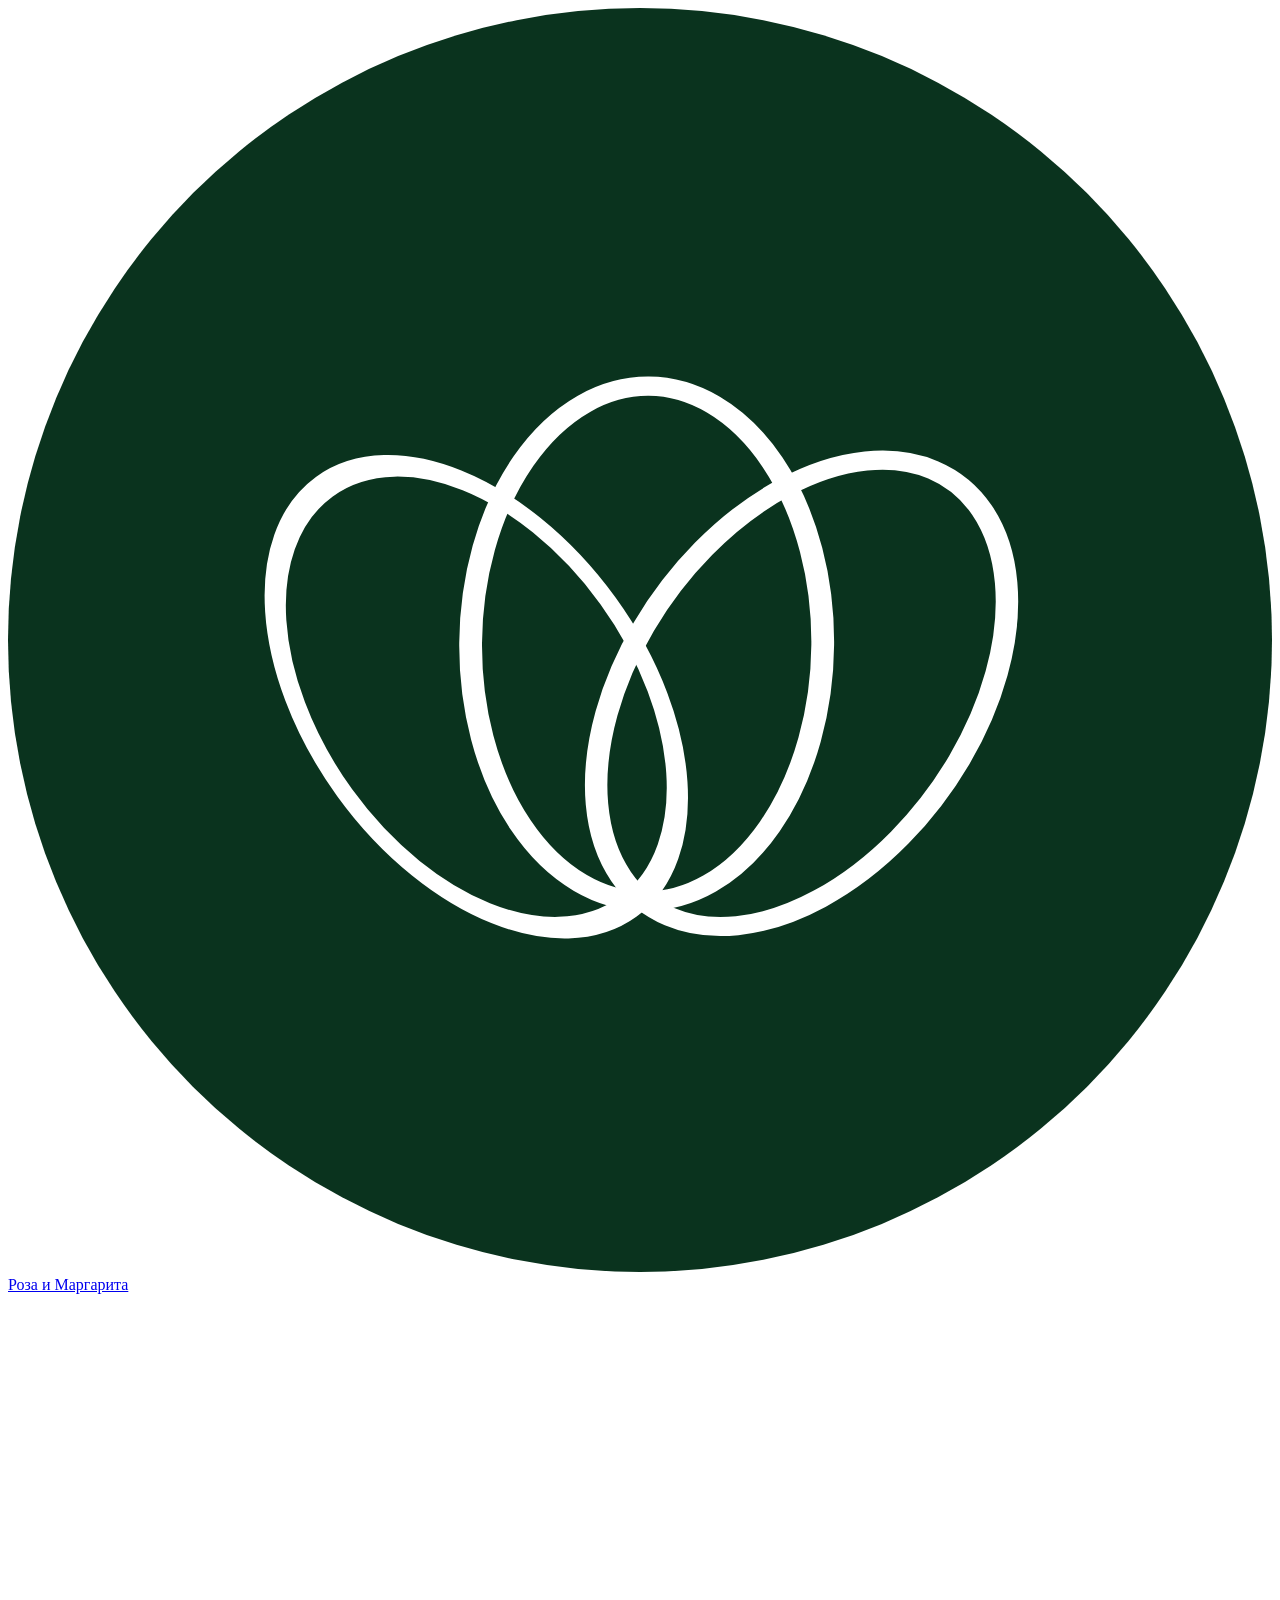
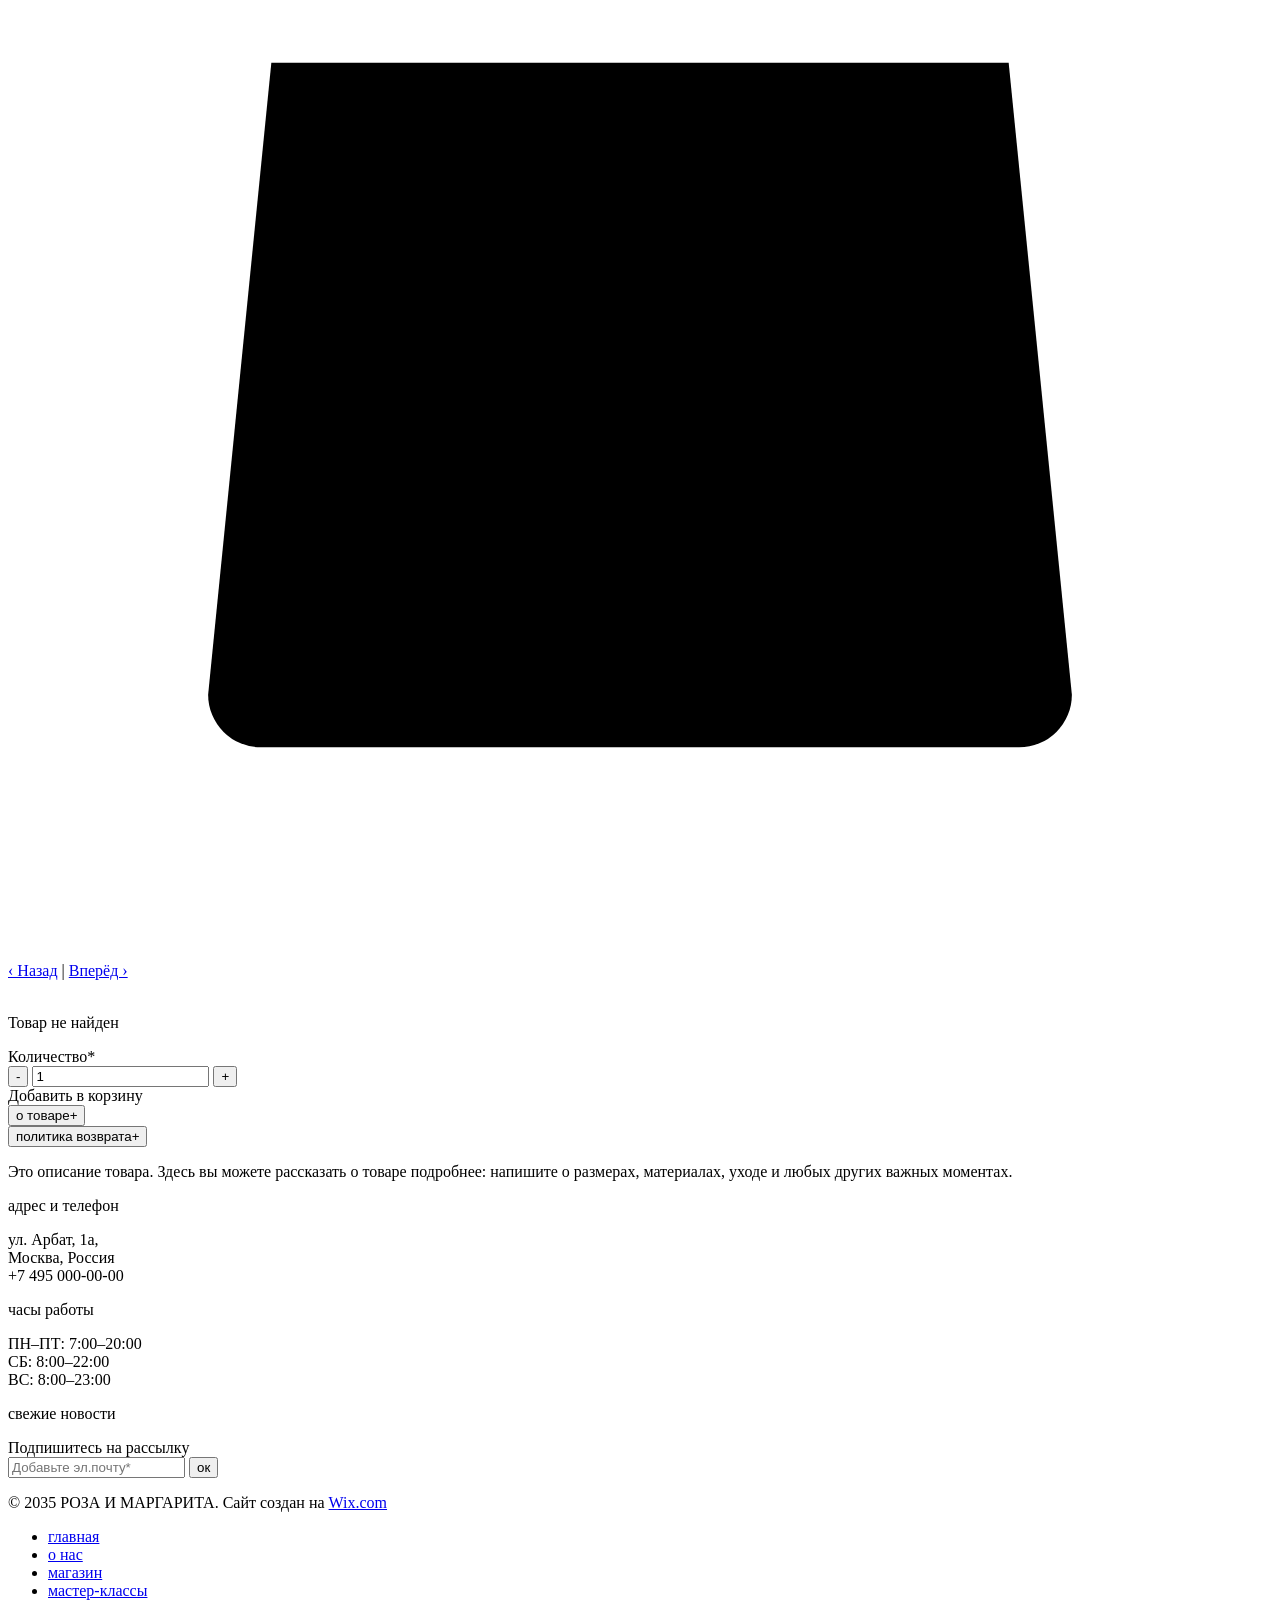
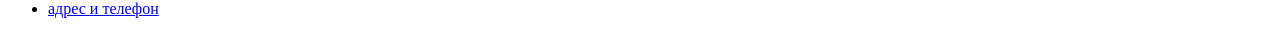
==== item.html @ 3aa0e8ff "part of project + fixed drag&drop + tennis_dom" ====
<!DOCTYPE html>
<html lang="en">
<head>
    <meta charset="UTF-8">
    <meta name="viewport" content="width=device-width, initial-scale=1">

    <link rel="stylesheet" href="./css/item.css" type="text/css">

    <link rel="preconnect" href="https://fonts.googleapis.com">
    <link rel="preconnect" href="https://fonts.gstatic.com" crossorigin>
    <link href="https://fonts.googleapis.com/css2?family=Playfair+Display:ital,wght@0,400..900;1,400..900&family=Raleway:ital,wght@0,100..900;1,100..900&display=swap" rel="stylesheet">

    <title>Заполнится из джаваскрипта :)</title>
</head>
<body>
    <div class="wrapper">
        <header class="header">
            <div class="header_left">
                <div class="logo">
                    <svg viewBox="0 0 31.90909 31.90909" version="1.1" id="svg1" xmlns="http://www.w3.org/2000/svg" xmlns:svg="http://www.w3.org/2000/svg">
                        <g id="g5" transform="translate(-61.3636389,-71.3863592)">
                            <circle class="Background" style="fill:#0a331e;fill-opacity:1;fill-rule:evenodd;stroke-width:0.264583" id="path1" cx="77.318184" cy="87.340904" r="15.954545" />
                            <g id="g4" transform="matrix(0.89294894,0,0,0.7574949,8.4292301,21.365624)">
                                <ellipse class="petal" style="fill:none;fill-opacity:1;fill-rule:evenodd;stroke:#ffffff;stroke-width:0.643939;stroke-dasharray:none;stroke-opacity:1" id="path2-5" ry="8.5825109" rx="4.9771986" cy="86.669884" cx="77.916397" transform="matrix(0.99997479,0.00710014,-0.00666787,0.99997777,0,0)" />
                                <ellipse class="petal" style="fill:none;fill-opacity:1;fill-rule:evenodd;stroke:#ffffff;stroke-width:0.634505;stroke-dasharray:none;stroke-opacity:1" id="path2" ry="8.3250303" rx="4.9819074" cy="42.943268" cx="112.836" transform="rotate(26.567566)" />
                                <ellipse class="petal" style="fill:none;fill-opacity:1;fill-rule:evenodd;stroke:#ffffff;stroke-width:0.663329;stroke-dasharray:none;stroke-opacity:1" id="path2-8" ry="7.2217212" rx="6.2766562" cy="56.139534" cx="76.794029" transform="matrix(0.9033542,0.42889532,0.05606451,0.99842715,0,0)" />
                            </g>
                        </g>
                    </svg>


                </div>
                <a href="index.html" title="На главную">Роза и Маргарита</a>
            </div>
            <div class="header_right">
                <div class="bag_icon">
                    <svg xmlns="http://www.w3.org/2000/svg" viewBox="0 0 24 24" fill="currentColor"  class="bag">
                        <path class="bag_body" d="M5 7h14l1.2 12a1 1 0 0 1-1 1H4.8a1 1 0 0 1-1-1L5 7Z" />
                        <path class="bag_handle" d="M8 7a4 4 0 0 1 8 0" fill="none" stroke-width="2"/>
                    </svg>
                </div>

                <div class="menu" aria-label="Открыть меню">
                    <div class="hamburger">
                        <div></div>
                        <div></div>
                        <div></div>
                    </div>
                    <!--                    <div class="close" >-->
                    <!--                        <div></div>-->
                    <!--                        <div></div>-->
                    <!--                    </div>-->
                </div>
            </div>
        </header>

        <section class="product_info">
            <div class="container">
                <div class="items_control">
                <!-- путь к странице, например Главная/Ваш товар -->
                    <nav class="breadcrumbs"></nav>
                    <!-- навигация вперед назад -->
                    <div class="prev_next">
                        <a class="textInfo navEl" id="prev" href="#" title="Перейти к предыдущему товару">‹ Назад</a>
                        <span class="sep"> | </span>
                        <a class="textInfo navEl" id="next" href="#" title="Перейти к следующему товару">Вперёд ›</a>
                    </div>

                </div>

                <div class="item_content">
                    <div class="twoColsContent">
                        <div class="left_part">
                            <img class="product_image" src="" alt="" />
                            <div class="item_imgs"></div>
                        </div>

                        <div class="right_part">
                            <p class="sectionTitle"></p>
                            <p class="textInfo cost"></p>
                            <label class="textInfo" for="qty_input">Количество*</label>

                            <!-- вот эта штука с переключением количества-->
                            <div class="qty">
                                <button class="qty_minus" type="button"><span>-</span></button>
                                <input id="qty_input" class="qty_input" type="text" min="1" value="1" inputmode="numeric"/>
                                <button class="qty_plus" type="button"><span>+</span></button>
                            </div>

                            <a class="button_a">Добавить в корзину</a>

                            <!-- две штуки с инфо о товаре и политикой возврата-->
                            <div class="accordions">
                                <section class="accordion">
                                    <button class="accordion_toggle" type="button">
                                        <span class="textInfo toggle_name">о товаре</span><span class="sign">+</span>
                                    </button>
                                    <div class="accordion_panel" hidden>
                                        <p class="textInfo">Это информация о товаре. Расскажите подробно, что он из себя представляет, и перечислите всю необходимую информацию: размеры, материалы, инструкции по уходу и т. д. Это также хорошая возможность сообщить, в чем особенность вашей продукции и какую выгоду покупатели получат в итоге. Подробные сведения о товаре помогут вашим посетителям определиться с покупкой.</p>
                                    </div>
                                </section>

                                <section class="accordion">
                                    <button class="accordion_toggle" type="button">
                                        <span class="textInfo toggle_name">политика возврата</span><span class="sign">+</span>
                                    </button>
                                    <div class="accordion_panel" hidden>
                                        <p class="textInfo">Это правила и условия возврата товара и денег. Расскажите посетителям, что нужно сделать, если они захотят вернуть товар и получить назад свои деньги. Четкая и ясная политика возврата — это хороший способ построить доверительные отношения с клиентами.</p>
                                    </div>
                                </section>
                            </div>

                            <!-- значок вотсапа ?-->

                            <!-- маленькие картинки под главным изображением-->
                        </div>
                    </div>

                    <p class="textInfo description">Это описание товара. Здесь вы можете рассказать о товаре подробнее: напишите о размерах, материалах, уходе и любых других важных моментах.</p>
                </div>

            </div>
        </section>

        <footer class="footer">
            <div id="contacts" class="container">
                <div class="address_phone">
                    <p class="subtitle">адрес и телефон</p>
                    <p class="textInfo">
                        ул. Арбат, 1а,<br>
                        Москва, Россия<br>
                        <a class="textInfo" title="Позвонить">+7 495 000-00-00</a>
                    </p>
                </div>
                <div class="working_hours">
                    <p class="subtitle">часы работы</p>
                    <p class="textInfo">
                        ПН–ПТ: 7:00–20:00<br>
                        СБ: 8:00–22:00<br>
                        ВС: 8:00–23:00
                    </p>
                </div>

                <div class="news">
                    <p class="subtitle">свежие новости</p>
                    <form method="" action="" class="formNews">
                        <label for="newsEmail" class="textInfo">Подпишитесь на рассылку</label><br>
                        <input id="newsEmail" type="email" placeholder="Добавьте эл.почту*"  required/>
                        <button onclick="signForKnews()">ок</button>
                    </form>
                </div>

            </div>
            <div class="copyright">
                <p class="textInfo">© 2035 РОЗА И МАРГАРИТА. Сайт создан на <a href="https://wix.com">Wix.com</a></p>
            </div>
        </footer>

        <div class="overlay" id="menu_overlay" hidden></div>

        <nav class="offcanvas" id="site_menu" >
            <div class="offcanvas_close" id="menu_close" aria-label="Закрыть меню">
                <div></div>
                <div></div>
            </div>
            <ul class="offcanvas_list">
                <li><a class="offcanvas_link textInfo" href="index.html" title="Открыть главную страницу">главная</a></li>
                <li><a class="offcanvas_link textInfo" href="#aboutUs" title="Открыть информацию о нас">о нас</a></li>
                <li><a class="offcanvas_link textInfo" href="shop.html" title="Открыть магазин" target="_blank">магазин</a></li>
                <li><a class="offcanvas_link textInfo" href="master_classes.html" title="Открыть страницу о мастер-классах" target="_blank">мастер-классы</a></li>
                <li><a class="offcanvas_link textInfo" href="#contacts" title="Открыть информацию о адресе и телефоне">адрес и телефон</a></li>
            </ul>
        </nav>
    </div>

    <script type="module" src="./scripts/item.js" defer></script>
</body>
</html>
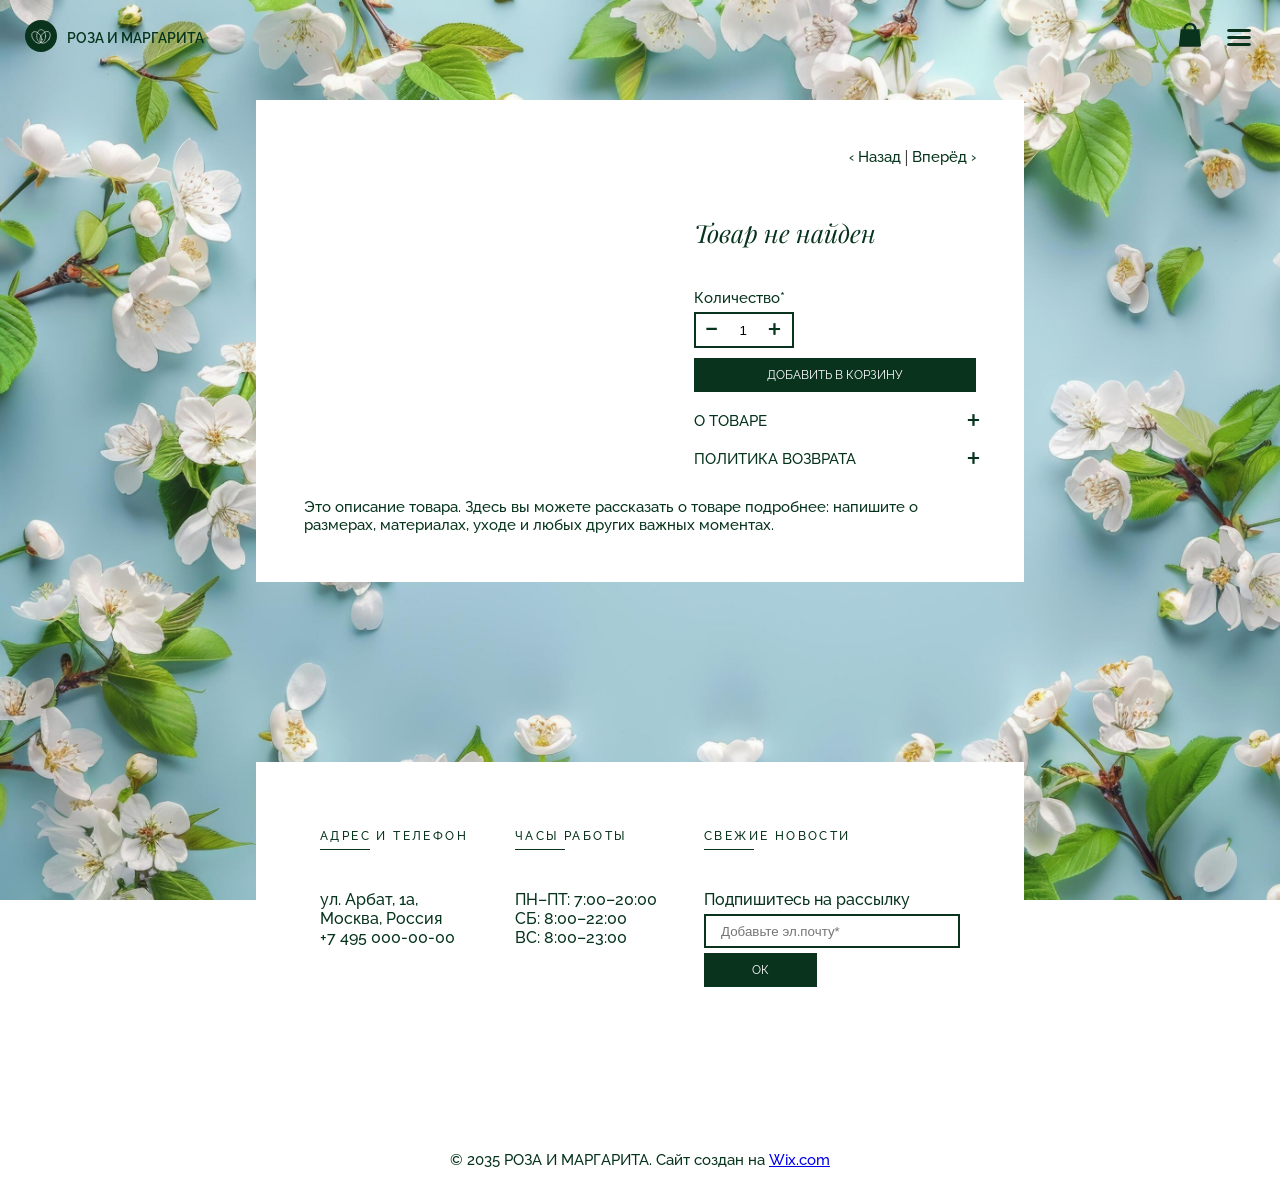
==== commit 3a5e42d1: "final_project done adaptive part" ====
--- a/item.html
+++ b/item.html
@@ -14,151 +14,152 @@
 </head>
 <body>
     <div class="wrapper">
-        <header class="header">
-            <div class="header_left">
-                <div class="logo">
-                    <svg viewBox="0 0 31.90909 31.90909" version="1.1" id="svg1" xmlns="http://www.w3.org/2000/svg" xmlns:svg="http://www.w3.org/2000/svg">
-                        <g id="g5" transform="translate(-61.3636389,-71.3863592)">
-                            <circle class="Background" style="fill:#0a331e;fill-opacity:1;fill-rule:evenodd;stroke-width:0.264583" id="path1" cx="77.318184" cy="87.340904" r="15.954545" />
-                            <g id="g4" transform="matrix(0.89294894,0,0,0.7574949,8.4292301,21.365624)">
-                                <ellipse class="petal" style="fill:none;fill-opacity:1;fill-rule:evenodd;stroke:#ffffff;stroke-width:0.643939;stroke-dasharray:none;stroke-opacity:1" id="path2-5" ry="8.5825109" rx="4.9771986" cy="86.669884" cx="77.916397" transform="matrix(0.99997479,0.00710014,-0.00666787,0.99997777,0,0)" />
-                                <ellipse class="petal" style="fill:none;fill-opacity:1;fill-rule:evenodd;stroke:#ffffff;stroke-width:0.634505;stroke-dasharray:none;stroke-opacity:1" id="path2" ry="8.3250303" rx="4.9819074" cy="42.943268" cx="112.836" transform="rotate(26.567566)" />
-                                <ellipse class="petal" style="fill:none;fill-opacity:1;fill-rule:evenodd;stroke:#ffffff;stroke-width:0.663329;stroke-dasharray:none;stroke-opacity:1" id="path2-8" ry="7.2217212" rx="6.2766562" cy="56.139534" cx="76.794029" transform="matrix(0.9033542,0.42889532,0.05606451,0.99842715,0,0)" />
+        <div class="wrapper2">
+            <header class="header">
+                <div class="header_left">
+                    <div class="logo">
+                        <svg viewBox="0 0 31.90909 31.90909" version="1.1" id="svg1" xmlns="http://www.w3.org/2000/svg" xmlns:svg="http://www.w3.org/2000/svg">
+                            <g id="g5" transform="translate(-61.3636389,-71.3863592)">
+                                <circle class="Background" style="fill:#0a331e;fill-opacity:1;fill-rule:evenodd;stroke-width:0.264583" id="path1" cx="77.318184" cy="87.340904" r="15.954545" />
+                                <g id="g4" transform="matrix(0.89294894,0,0,0.7574949,8.4292301,21.365624)">
+                                    <ellipse class="petal" style="fill:none;fill-opacity:1;fill-rule:evenodd;stroke:#ffffff;stroke-width:0.643939;stroke-dasharray:none;stroke-opacity:1" id="path2-5" ry="8.5825109" rx="4.9771986" cy="86.669884" cx="77.916397" transform="matrix(0.99997479,0.00710014,-0.00666787,0.99997777,0,0)" />
+                                    <ellipse class="petal" style="fill:none;fill-opacity:1;fill-rule:evenodd;stroke:#ffffff;stroke-width:0.634505;stroke-dasharray:none;stroke-opacity:1" id="path2" ry="8.3250303" rx="4.9819074" cy="42.943268" cx="112.836" transform="rotate(26.567566)" />
+                                    <ellipse class="petal" style="fill:none;fill-opacity:1;fill-rule:evenodd;stroke:#ffffff;stroke-width:0.663329;stroke-dasharray:none;stroke-opacity:1" id="path2-8" ry="7.2217212" rx="6.2766562" cy="56.139534" cx="76.794029" transform="matrix(0.9033542,0.42889532,0.05606451,0.99842715,0,0)" />
+                                </g>
                             </g>
-                        </g>
-                    </svg>
+                        </svg>
 
 
+                    </div>
+                    <a href="index.html" title="На главную">Роза и Маргарита</a>
                 </div>
-                <a href="index.html" title="На главную">Роза и Маргарита</a>
-            </div>
-            <div class="header_right">
-                <div class="bag_icon">
-                    <svg xmlns="http://www.w3.org/2000/svg" viewBox="0 0 24 24" fill="currentColor"  class="bag">
-                        <path class="bag_body" d="M5 7h14l1.2 12a1 1 0 0 1-1 1H4.8a1 1 0 0 1-1-1L5 7Z" />
-                        <path class="bag_handle" d="M8 7a4 4 0 0 1 8 0" fill="none" stroke-width="2"/>
-                    </svg>
+                <div class="header_right">
+                    <div class="bag_icon">
+                        <svg xmlns="http://www.w3.org/2000/svg" viewBox="0 0 24 24" fill="currentColor"  class="bag">
+                            <path class="bag_body" d="M5 7h14l1.2 12a1 1 0 0 1-1 1H4.8a1 1 0 0 1-1-1L5 7Z" />
+                            <path class="bag_handle" d="M8 7a4 4 0 0 1 8 0" fill="none" stroke-width="2"/>
+                        </svg>
+                    </div>
+
+                    <div class="menu" aria-label="Открыть меню">
+                        <div class="hamburger">
+                            <div></div>
+                            <div></div>
+                            <div></div>
+                        </div>
+                        <!--                    <div class="close" >-->
+                        <!--                        <div></div>-->
+                        <!--                        <div></div>-->
+                        <!--                    </div>-->
+                    </div>
                 </div>
+            </header>
 
-                <div class="menu" aria-label="Открыть меню">
-                    <div class="hamburger">
-                        <div></div>
-                        <div></div>
-                        <div></div>
+            <section class="product_info">
+                <div class="container">
+                    <div class="items_control">
+                    <!-- путь к странице, например Главная/Ваш товар -->
+                        <nav class="breadcrumbs"></nav>
+                        <!-- навигация вперед назад -->
+                        <div class="prev_next">
+                            <a class="textInfo navEl" id="prev" href="#" title="Перейти к предыдущему товару">‹ Назад</a>
+                            <span class="sep"> | </span>
+                            <a class="textInfo navEl" id="next" href="#" title="Перейти к следующему товару">Вперёд ›</a>
+                        </div>
+
                     </div>
-                    <!--                    <div class="close" >-->
-                    <!--                        <div></div>-->
-                    <!--                        <div></div>-->
-                    <!--                    </div>-->
-                </div>
-            </div>
-        </header>
 
-        <section class="product_info">
-            <div class="container">
-                <div class="items_control">
-                <!-- путь к странице, например Главная/Ваш товар -->
-                    <nav class="breadcrumbs"></nav>
-                    <!-- навигация вперед назад -->
-                    <div class="prev_next">
-                        <a class="textInfo navEl" id="prev" href="#" title="Перейти к предыдущему товару">‹ Назад</a>
-                        <span class="sep"> | </span>
-                        <a class="textInfo navEl" id="next" href="#" title="Перейти к следующему товару">Вперёд ›</a>
+                    <div class="item_content">
+                        <div class="twoColsContent">
+                            <div class="left_part">
+                                <img class="product_image" src="" alt="" />
+                                <div class="item_imgs"></div>
+                            </div>
+
+                            <div class="right_part">
+                                <p class="sectionTitle"></p>
+                                <p class="textInfo cost"></p>
+                                <label class="textInfo" for="qty_input">Количество*</label>
+
+                                <!-- вот эта штука с переключением количества-->
+                                <div class="qty">
+                                    <button class="qty_minus" type="button"><span>-</span></button>
+                                    <input id="qty_input" class="qty_input" type="text" min="1" value="1" inputmode="numeric"/>
+                                    <button class="qty_plus" type="button"><span>+</span></button>
+                                </div>
+
+                                <a class="button_a">Добавить в корзину</a>
+
+                                <!-- две штуки с инфо о товаре и политикой возврата-->
+                                <div class="accordions">
+                                    <section class="accordion">
+                                        <button class="accordion_toggle" type="button">
+                                            <span class="textInfo toggle_name">о товаре</span><span class="sign">+</span>
+                                        </button>
+                                        <div class="accordion_panel" hidden>
+                                            <p class="textInfo">Это информация о товаре. Расскажите подробно, что он из себя представляет, и перечислите всю необходимую информацию: размеры, материалы, инструкции по уходу и т. д. Это также хорошая возможность сообщить, в чем особенность вашей продукции и какую выгоду покупатели получат в итоге. Подробные сведения о товаре помогут вашим посетителям определиться с покупкой.</p>
+                                        </div>
+                                    </section>
+
+                                    <section class="accordion">
+                                        <button class="accordion_toggle" type="button">
+                                            <span class="textInfo toggle_name">политика возврата</span><span class="sign">+</span>
+                                        </button>
+                                        <div class="accordion_panel" hidden>
+                                            <p class="textInfo">Это правила и условия возврата товара и денег. Расскажите посетителям, что нужно сделать, если они захотят вернуть товар и получить назад свои деньги. Четкая и ясная политика возврата — это хороший способ построить доверительные отношения с клиентами.</p>
+                                        </div>
+                                    </section>
+                                </div>
+
+                                <!-- значок вотсапа ?-->
+
+                                <!-- маленькие картинки под главным изображением-->
+                            </div>
+                        </div>
+
+                        <p class="textInfo description">Это описание товара. Здесь вы можете рассказать о товаре подробнее: напишите о размерах, материалах, уходе и любых других важных моментах.</p>
                     </div>
 
                 </div>
+            </section>
 
-                <div class="item_content">
-                    <div class="twoColsContent">
-                        <div class="left_part">
-                            <img class="product_image" src="" alt="" />
-                            <div class="item_imgs"></div>
-                        </div>
-
-                        <div class="right_part">
-                            <p class="sectionTitle"></p>
-                            <p class="textInfo cost"></p>
-                            <label class="textInfo" for="qty_input">Количество*</label>
-
-                            <!-- вот эта штука с переключением количества-->
-                            <div class="qty">
-                                <button class="qty_minus" type="button"><span>-</span></button>
-                                <input id="qty_input" class="qty_input" type="text" min="1" value="1" inputmode="numeric"/>
-                                <button class="qty_plus" type="button"><span>+</span></button>
-                            </div>
-
-                            <a class="button_a">Добавить в корзину</a>
-
-                            <!-- две штуки с инфо о товаре и политикой возврата-->
-                            <div class="accordions">
-                                <section class="accordion">
-                                    <button class="accordion_toggle" type="button">
-                                        <span class="textInfo toggle_name">о товаре</span><span class="sign">+</span>
-                                    </button>
-                                    <div class="accordion_panel" hidden>
-                                        <p class="textInfo">Это информация о товаре. Расскажите подробно, что он из себя представляет, и перечислите всю необходимую информацию: размеры, материалы, инструкции по уходу и т. д. Это также хорошая возможность сообщить, в чем особенность вашей продукции и какую выгоду покупатели получат в итоге. Подробные сведения о товаре помогут вашим посетителям определиться с покупкой.</p>
-                                    </div>
-                                </section>
-
-                                <section class="accordion">
-                                    <button class="accordion_toggle" type="button">
-                                        <span class="textInfo toggle_name">политика возврата</span><span class="sign">+</span>
-                                    </button>
-                                    <div class="accordion_panel" hidden>
-                                        <p class="textInfo">Это правила и условия возврата товара и денег. Расскажите посетителям, что нужно сделать, если они захотят вернуть товар и получить назад свои деньги. Четкая и ясная политика возврата — это хороший способ построить доверительные отношения с клиентами.</p>
-                                    </div>
-                                </section>
-                            </div>
-
-                            <!-- значок вотсапа ?-->
-
-                            <!-- маленькие картинки под главным изображением-->
-                        </div>
+            <footer class="footer">
+                <div id="contacts" class="container">
+                    <div class="address_phone">
+                        <p class="subtitle">адрес и телефон</p>
+                        <p class="textInfo">
+                            ул. Арбат, 1а,<br>
+                            Москва, Россия<br>
+                            <a class="textInfo" title="Позвонить">+7 495 000-00-00</a>
+                        </p>
+                    </div>
+                    <div class="working_hours">
+                        <p class="subtitle">часы работы</p>
+                        <p class="textInfo">
+                            ПН–ПТ: 7:00–20:00<br>
+                            СБ: 8:00–22:00<br>
+                            ВС: 8:00–23:00
+                        </p>
                     </div>
 
-                    <p class="textInfo description">Это описание товара. Здесь вы можете рассказать о товаре подробнее: напишите о размерах, материалах, уходе и любых других важных моментах.</p>
+                    <div class="news">
+                        <p class="subtitle">свежие новости</p>
+                        <form method="" action="" class="formNews">
+                            <label for="newsEmail" class="textInfo">Подпишитесь на рассылку</label><br>
+                            <input id="newsEmail" type="email" placeholder="Добавьте эл.почту*"  required/>
+                            <button onclick="signForKnews()">ок</button>
+                        </form>
+                    </div>
+
                 </div>
+                <div class="copyright">
+                    <p class="textInfo">© 2035 РОЗА И МАРГАРИТА. Сайт создан на <a href="https://wix.com">Wix.com</a></p>
+                </div>
+            </footer>
 
-            </div>
-        </section>
+            <div class="overlay" id="menu_overlay" hidden></div>
 
-        <footer class="footer">
-            <div id="contacts" class="container">
-                <div class="address_phone">
-                    <p class="subtitle">адрес и телефон</p>
-                    <p class="textInfo">
-                        ул. Арбат, 1а,<br>
-                        Москва, Россия<br>
-                        <a class="textInfo" title="Позвонить">+7 495 000-00-00</a>
-                    </p>
-                </div>
-                <div class="working_hours">
-                    <p class="subtitle">часы работы</p>
-                    <p class="textInfo">
-                        ПН–ПТ: 7:00–20:00<br>
-                        СБ: 8:00–22:00<br>
-                        ВС: 8:00–23:00
-                    </p>
-                </div>
-
-                <div class="news">
-                    <p class="subtitle">свежие новости</p>
-                    <form method="" action="" class="formNews">
-                        <label for="newsEmail" class="textInfo">Подпишитесь на рассылку</label><br>
-                        <input id="newsEmail" type="email" placeholder="Добавьте эл.почту*"  required/>
-                        <button onclick="signForKnews()">ок</button>
-                    </form>
-                </div>
-
-            </div>
-            <div class="copyright">
-                <p class="textInfo">© 2035 РОЗА И МАРГАРИТА. Сайт создан на <a href="https://wix.com">Wix.com</a></p>
-            </div>
-        </footer>
-
-        <div class="overlay" id="menu_overlay" hidden></div>
-
-        <nav class="offcanvas" id="site_menu" >
+            <nav class="offcanvas" id="site_menu" >
             <div class="offcanvas_close" id="menu_close" aria-label="Закрыть меню">
                 <div></div>
                 <div></div>
@@ -171,6 +172,7 @@
                 <li><a class="offcanvas_link textInfo" href="#contacts" title="Открыть информацию о адресе и телефоне">адрес и телефон</a></li>
             </ul>
         </nav>
+        </div>
     </div>
 
     <script type="module" src="./scripts/item.js" defer></script>
--- a/css/item.css
+++ b/css/item.css
@@ -0,0 +1,544 @@
+* {
+  margin: 0;
+  padding: 0;
+  box-sizing: border-box;
+}
+
+p {
+  color: #06331c;
+}
+
+button {
+  background: #0a331e;
+  color: white;
+  padding: 10px 4em 10px 4em;
+  font-family: "Raleway", sans-serif;
+  font-optical-sizing: auto;
+  font-weight: 400;
+  border: none;
+  text-align: center;
+  text-transform: uppercase;
+  font-size: 12px;
+}
+
+button:hover {
+  background-color: black;
+}
+
+.container {
+  background: white;
+  padding: 3rem;
+}
+
+a.button_a {
+  display: inline-block;
+  background: #0a331e;
+  color: white;
+  padding: 10px 4em;
+  font-family: "Raleway", sans-serif;
+  font-optical-sizing: auto;
+  font-weight: 400;
+  font-style: normal;
+  text-transform: uppercase;
+  font-size: 12px;
+  text-decoration: none;
+  border: none;
+}
+
+a.button_a:hover {
+  background-color: black;
+}
+
+.subtitle {
+  position: relative;
+  display: inline-block;
+  color: #06331c;
+  font-family: "Raleway", sans-serif;
+  font-optical-sizing: auto;
+  font-weight: 500;
+  font-style: normal;
+  font-size: 12px;
+  letter-spacing: 0.2em;
+  text-transform: uppercase;
+}
+.subtitle:after {
+  content: "";
+  display: block;
+  width: 50px;
+  height: 1px;
+  background-color: #0a331e;
+  margin-top: 6px;
+}
+
+.sectionTitle {
+  color: #06331c;
+  font-family: "Playfair Display", serif;
+  font-optical-sizing: auto;
+  font-weight: 400;
+  font-style: italic;
+  padding: 20px 0 20px 0;
+  font-size: 25px;
+  text-decoration: none;
+  letter-spacing: normal;
+  text-transform: none;
+}
+
+.textInfo {
+  color: #06331c;
+  font-family: "Raleway", sans-serif;
+  font-optical-sizing: auto;
+  font-weight: 500;
+  font-style: normal;
+  font-size: 15px;
+  text-decoration: none;
+}
+
+.raleway-font {
+  font-family: "Raleway", sans-serif;
+  font-optical-sizing: auto;
+  font-weight: 400;
+  font-style: normal;
+}
+
+.playfair-display-font {
+  font-family: "Playfair Display", serif;
+  font-optical-sizing: auto;
+  font-weight: 400;
+  font-style: normal;
+}
+
+html, body {
+  overflow-y: auto;
+  scrollbar-width: none;
+}
+
+html::-webkit-scrollbar, body::-webkit-scrollbar {
+  display: none;
+}
+
+.wrapper {
+  background: url("../imgs/main_background.jpeg") repeat-y left top fixed;
+  background-size: cover;
+  min-height: 100vh;
+  width: 100%;
+}
+
+.wrapper2 {
+  width: 100%;
+}
+
+.container {
+  transition: 0.5s;
+}
+
+header {
+  position: fixed;
+  top: 0;
+  left: 0;
+  width: 100%;
+  display: flex;
+  justify-content: space-between;
+  align-items: center;
+  padding: 20px 25px 20px 25px;
+  overflow: hidden;
+}
+header .logo:hover, header .bag_icon, header .menu {
+  cursor: pointer;
+}
+header .header_left {
+  display: flex;
+  justify-content: space-between;
+  align-items: center;
+}
+header .header_left .logo {
+  width: 2em;
+  height: auto;
+  margin: 0 10px 0 0;
+}
+header .header_left .logo .Background {
+  fill: #0a331e;
+}
+header .header_left .logo .petal {
+  fill: none;
+  stroke: #0a331e;
+  stroke-linecap: round;
+}
+header .header_left a {
+  font-family: "Raleway", sans-serif;
+  font-optical-sizing: auto;
+  font-size: 14px;
+  font-weight: 600;
+  font-style: normal;
+  text-decoration: none;
+  text-transform: uppercase;
+  color: #06331c;
+  transition: 0.3s;
+}
+header .header_left a:hover {
+  color: white;
+}
+header .header_right {
+  display: flex;
+  justify-content: space-between;
+  align-items: center;
+}
+header .header_right .bag_icon {
+  width: 2em;
+  height: auto;
+}
+header .header_right .bag_icon .bag {
+  stroke: #0a331e;
+  stroke-linecap: round;
+}
+header .header_right .bag_icon .bag .bag_body {
+  fill: #0a331e;
+  stroke: none;
+}
+header .header_right .menu {
+  width: 2em;
+  height: 25px;
+  cursor: pointer;
+  position: relative;
+  margin: 3px 0 4px 17px;
+}
+header .header_right .menu .hamburger {
+  position: absolute;
+  top: 0;
+  left: 0;
+  right: 0;
+  transition: opacity 0.7s ease;
+}
+header .header_right .menu .hamburger div {
+  height: 3px;
+  border: #0a331e solid 1px;
+  border-radius: 5px;
+  background-color: #0a331e;
+  margin: 4px;
+}
+header .header_right .menu .hamburger {
+  opacity: 1;
+}
+header .header_right .menu.open .hamburger {
+  pointer-events: none;
+}
+
+.footer {
+  padding: 180px 0 0 0;
+}
+.footer .container {
+  width: 60%;
+  margin: auto;
+  display: flex;
+  justify-content: space-between;
+  gap: 35px;
+  padding: 4rem;
+  transition: 0.3s;
+}
+.footer .container .textInfo {
+  padding: 40px 0 0 0;
+  font-size: 16px;
+}
+.footer .container .news {
+  width: 40%;
+}
+.footer .container .news .formNews {
+  margin-top: 40px;
+}
+.footer .container .news .formNews input {
+  height: 2.58em;
+  border: #0a331e 2px solid;
+  width: 60%;
+  margin: 5px 0 5px 0;
+  padding: 5px 5px 5px 15px;
+}
+.footer .container .news .formNews input:hover {
+  border-width: 1px;
+}
+.footer .container .news .formNews button {
+  transition: 0.3s;
+}
+.footer .copyright {
+  padding: 100px 0 30px 0;
+  text-align: center;
+  font-weight: 900;
+}
+.menu_open {
+  overflow: hidden;
+}
+
+.overlay {
+  position: fixed;
+  inset: 0;
+  background: rgba(0, 0, 0, 0.45);
+  opacity: 0;
+  transition: opacity 0.3s ease;
+  pointer-events: none;
+  z-index: 1000;
+}
+.overlay.show {
+  opacity: 1;
+  pointer-events: auto;
+}
+
+.offcanvas {
+  position: fixed;
+  top: 0;
+  right: 0;
+  height: 100dvh;
+  width: 350px;
+  background: white;
+  transform: translateX(100%);
+  transition: transform 0.3s ease;
+  z-index: 1001;
+  padding: 24px;
+  display: flex;
+  align-items: center;
+  flex-direction: column;
+}
+.offcanvas .offcanvas_close {
+  position: absolute;
+  top: 25px;
+  right: 25px;
+  width: 32px;
+  height: 25px;
+  cursor: pointer;
+  z-index: 1010;
+}
+.offcanvas .offcanvas_close div {
+  height: 3px;
+  border: #0a331e solid 1px;
+  border-radius: 5px;
+  background-color: #0a331e;
+  margin: 4px;
+}
+.offcanvas .offcanvas_close div:first-child {
+  transform: translate(0px, 7px) rotate(45deg);
+}
+.offcanvas .offcanvas_close div:last-child {
+  transform: rotate(-45deg);
+}
+.offcanvas .offcanvas_list {
+  list-style: none;
+  margin: auto;
+  padding: 0;
+  display: grid;
+  gap: 40px;
+}
+.offcanvas .offcanvas_list li {
+  text-decoration: none;
+  font-size: 18px;
+  color: #06331c;
+  font-family: "Raleway", sans-serif;
+  font-optical-sizing: auto;
+  font-weight: 400;
+  font-style: normal;
+}
+.offcanvas .offcanvas_list li .offcanvas_link {
+  text-transform: uppercase;
+  opacity: 0;
+  transform: translateY(-20px);
+  transition: opacity 0.4s ease, transform 0.4s ease;
+}
+.offcanvas .offcanvas_list li .offcanvas_link:hover {
+  color: #adcfdb;
+}
+.offcanvas.open {
+  transform: translateX(0);
+}
+.offcanvas.open .offcanvas_list li .offcanvas_link {
+  opacity: 1;
+  transform: translateY(0);
+}
+.offcanvas.open .offcanvas_list li:nth-child(1) .offcanvas_link {
+  transition-delay: 0.1s;
+}
+.offcanvas.open .offcanvas_list li:nth-child(2) .offcanvas_link {
+  transition-delay: 0.2s;
+}
+.offcanvas.open .offcanvas_list li:nth-child(3) .offcanvas_link {
+  transition-delay: 0.3s;
+}
+.offcanvas.open .offcanvas_list li:nth-child(4) .offcanvas_link {
+  transition-delay: 0.4s;
+}
+.offcanvas.open .offcanvas_list li:nth-child(5) .offcanvas_link {
+  transition-delay: 0.5s;
+}
+
+@media only all and (max-width: 800px) {
+  .footer .container {
+    width: 85%;
+  }
+  .footer .container .news button {
+    padding: 10px 2em 10px 2em;
+  }
+  .offcanvas {
+    align-items: flex-end;
+  }
+  .offcanvas .offcanvas_list {
+    margin: 100px 0 0 0;
+    text-align: right;
+  }
+}
+@media only all and (max-width: 790px) {
+  .footer .container {
+    flex-direction: column;
+    align-items: flex-start;
+    justify-content: center;
+  }
+  .footer .container .news {
+    width: 100%;
+  }
+  .footer .container .news input {
+    width: 100% !important;
+  }
+  .footer .container .news button {
+    width: 100%;
+  }
+}
+@media only all and (max-width: 1435px) {
+  .formNews {
+    width: 100%;
+  }
+  .formNews input {
+    width: 100% !important;
+  }
+}
+@media only all and (min-width: 2000px) {
+  .wrapper {
+    display: flex;
+  }
+  .wrapper2 {
+    width: 1650px;
+    margin: auto;
+  }
+}
+.product_info {
+  padding: 100px 0 0 0;
+}
+.product_info .container {
+  background: white;
+  width: 60%;
+  margin: auto;
+  transition: 0.3s;
+}
+.product_info .container .items_control {
+  display: flex;
+  justify-content: space-between;
+  margin: 0 0 50px 0;
+}
+.product_info .container .item_content {
+  display: flex;
+  flex-direction: column;
+}
+.product_info .container .item_content .twoColsContent {
+  display: flex;
+  justify-content: space-between;
+  margin: 0 0 20px 0;
+}
+.product_info .container .item_content .twoColsContent .left_part {
+  width: 55%;
+}
+.product_info .container .item_content .twoColsContent .left_part .product_image {
+  width: 100%;
+}
+.product_info .container .item_content .twoColsContent .left_part .item_imgs {
+  height: 50px;
+}
+.product_info .container .item_content .twoColsContent .left_part .item_imgs .item_img {
+  width: 50px;
+  height: 50px;
+}
+.product_info .container .item_content .twoColsContent .right_part {
+  width: 45%;
+  padding-left: 20px;
+}
+.product_info .container .item_content .twoColsContent .right_part .sectionTitle {
+  padding-top: 0;
+}
+.product_info .container .item_content .twoColsContent .right_part .cost {
+  margin: 0 0 20px 0;
+}
+.product_info .container .item_content .twoColsContent .right_part .qty {
+  border: 2px solid #0a331e;
+  display: flex;
+  width: 100px;
+  gap: 0;
+  margin: 5px 0 0 0;
+}
+.product_info .container .item_content .twoColsContent .right_part .qty input {
+  width: 33%;
+  border: none;
+  text-align: center;
+  height: 32px;
+}
+.product_info .container .item_content .twoColsContent .right_part .qty input:hover {
+  border: none;
+}
+.product_info .container .item_content .twoColsContent .right_part .qty button {
+  background: white;
+  color: #06331c;
+  padding: 7px 10px 7px 10px;
+  width: 33%;
+  height: 32px;
+  display: inline-flex;
+  justify-content: center;
+  align-items: center;
+}
+.product_info .container .item_content .twoColsContent .right_part .qty button span {
+  display: inline-block;
+  transform-origin: center;
+  pointer-events: none;
+}
+.product_info .container .item_content .twoColsContent .right_part .qty .qty_minus span {
+  transform: scale(3) translateY(-1px);
+}
+.product_info .container .item_content .twoColsContent .right_part .qty .qty_plus span {
+  transform: scale(3);
+}
+.product_info .container .item_content .twoColsContent .right_part a.button_a {
+  margin: 10px 0 10px 0;
+  padding: 10px 5% 10px 5%;
+  width: 100%;
+  text-align: center;
+}
+.product_info .container .item_content .twoColsContent .right_part .accordions .accordion .accordion_toggle {
+  background: white;
+  color: #06331c;
+  padding: 10px 0 10px 0;
+  width: 100%;
+  text-align: left;
+  display: flex;
+  align-items: center;
+}
+.product_info .container .item_content .twoColsContent .right_part .accordions .accordion .accordion_toggle .sign {
+  margin-left: auto;
+  transform: scale(3);
+}
+.product_info .container .item_content .twoColsContent .right_part .accordions .accordion .accordion_panel p {
+  font-size: 12px;
+}
+.product_info .container .item_content p.description {
+  clear: both;
+}
+
+@media only all and (max-width: 790px) {
+  .container {
+    width: 90% !important;
+  }
+  .twoColsContent {
+    flex-direction: column;
+  }
+  .twoColsContent .left_part {
+    width: 100% !important;
+  }
+  .twoColsContent .right_part {
+    width: 100% !important;
+    padding-left: 0 !important;
+  }
+  .twoColsContent p.sectionTitle {
+    padding-bottom: 5px;
+  }
+}
+
+/*# sourceMappingURL=data:application/json;charset=utf-8,%7B%22version%22:3,%22sourceRoot%22:%22%22,%22sources%22:%5B%22file:///D:/Courses/html_css_js/Margo/html/FlowerShop/scss/_base.scss%22,%22file:///D:/Courses/html_css_js/Margo/html/FlowerShop/scss/_variables.scss%22,%22file:///D:/Courses/html_css_js/Margo/html/FlowerShop/scss/item.scss%22%5D,%22names%22:%5B%5D,%22mappings%22:%22AAEA;EACI;EACA;EACA;;;AAGJ;EACI,OCNS;;;ADSb;EACI,YCbS;EDcT,OCVe;EDWf;EACA,aCXS;EDYT;EACA;EACA;EACA;EACA;EACA;;;AAGJ;EACI;;;AAGJ;EACI;EACA;;;AAGJ;EACI;EACA,YCpCS;EDqCT,OCjCe;EDkCf;EACA,aClCS;EDmCT;EACA;EACA;EACA;EACA;EACA;EACA;;;AAGJ;EACI;;;AAGJ;EACI;EACA;EACA,OCrDS;EDsDT,aCpDS;EDqDT;EACA;EACA;EACA;EACA;EACA;;AAGA;EACI;EACA;EACA;EACA;EACA,kBCvEK;EDwEL;;;AAIR;EACI,OC1ES;ED2ET,aCxEW;EDyEX;EACA;EACA;EACA;EACA;EACA;EACA;EACA;;;AAGJ;EACI,OCvFS;EDwFT,aCtFS;EDuFT;EACA;EACA;EACA;EACA;;;AAIJ;EACI;EACA;EACA;EACA;;;AAGJ;EACI;EACA;EACA;EACA;;;AAGJ;EACI;EACA;;;AAGJ;EACI;;;AAGJ;EACI;EACA;EACA;EACA;;;AAGJ;EACI;;;AAGJ;EACI;;;AAGJ;EACI;EACA;EAAQ;EACR;EACA;EACA;EACA;EACA;EACA;;AAEA;EACI;;AAGJ;EACI;EACA;EAEA;;AAEA;EACI;EACA;EACA;;AAEA;EACI,MCpKH;;ADuKD;EACI;EACA,QCzKH;ED0KG;;AAMR;EACI,aC5KC;ED6KD;EACA;EACA;EACA;EACA;EACA;EACA,OCrLC;EDsLD;;AAGJ;EACI;;AAIR;EACI;EACA;EACA;;AAEA;EACI;EACA;;AAEA;EACI,QC3MH;ED4MG;;AACA;EACI,MC9MP;ED+MO;;AAKZ;EACI;EACA;EACA;EACA;EACA;;AAEA;EAEI;EACA;EAAQ;EAAS;EACjB;;AAGJ;EACI;EACA;EACA;EACA,kBCtOH;EDuOG;;AASJ;EAAY;;AAMR;EAEI;;;AAapB;EACI;;AAEA;EACI;EACA;EACA;EACA;EACA;EACA;EACA;;AAEA;EACI;EACA;;AAaJ;EACI;;AAEA;EACI;;AAEA;EACI;EACA;EACA;EACA;EACA;;AAGJ;EACI;;AAGJ;EACI;;AAOhB;EACI;EACA;EACA;;AAQR;EACI;;;AAGJ;EACI;EAAiB;EACjB;EACA;EAAY;EACZ;EACA;;AAEA;EACI;EACA;;;AAIR;EACI;EACA;EAAQ;EACR;EACA;EACA;EACA;EACA;EACA;EACA;EACA;EACA;EACA;;AAEA;EACI;EACA;EAAW;EACX;EACA;EACA;EACA;;AAEA;EACI;EACA;EACA;EACA,kBChXC;EDiXD;;AAGJ;EAAkB;;AAClB;EAAkB;;AAItB;EACI;EACA;EACA;EACA;EACA;;AAEA;EACI;EACA;EACA,OChYC;EDiYD,aC/XC;EDgYD;EACA;EACA;;AAGA;EACI;EACA;EACA;EACA;;AAIJ;EACI,OCjZH;;ADwZT;EACI;;AAEA;EACI;EACA;;AAUA;EACI;;AADJ;EACI;;AADJ;EACI;;AADJ;EACI;;AADJ;EACI;;;AAMhB;EACI;IACI;;EAGI;IACI;;EAKZ;IACI;;EACA;IACI;IACA;;;AAKZ;EAEI;IACI;IACA;IACA;;EAEA;IACI;;EAEA;IACI;;EAGJ;IACI;;;AAYhB;EACI;IAAY;;EACZ;IAAiB;;;AAGrB;EACI;IAAU;;EACV;IAAY;IAAe;;;AEne/B;EACI;;AACA;EACI;EACA;EACA;EACA;;AAGA;EACI;EACA;EACA;;AAGJ;EACI;EACA;;AAEA;EACI;EACA;EACA;;AAEA;EACI;;AACA;EAEI;;AAIJ;EACI;;AAEA;EACI;EACA;;AAMZ;EACI;EACA;;AAEA;EAAgB;;AAGhB;EAAQ;;AAER;EACI;EACA;EACA;EAEA;EACA;;AAGA;EACI;EACA;EACA;EACA;;AAGJ;EACI;;AAGJ;EACI;EACA,OD1Ef;EC4Ee;EACA;EACA;EACA;EACA;EACA;;AAIA;EAEI;EAEA;EACA;;AAQR;EACI;;AAGJ;EACI;;AAQR;EACI;EACA;EACA;EACA;;AAUI;EACI;EACA,OD/HnB;ECgImB;EACA;EACA;EACA;EACA;;AAGA;EACI;EAEA;;AASJ;EACI;;AASxB;EACI;;;AAehB;EACI;IAAY;;EACZ;IACI;;EAEA;IAAY;;EAEZ;IAAc;IAAwB;;EAEtC;IAAiB%22,%22file%22:%22item.css%22%7D */
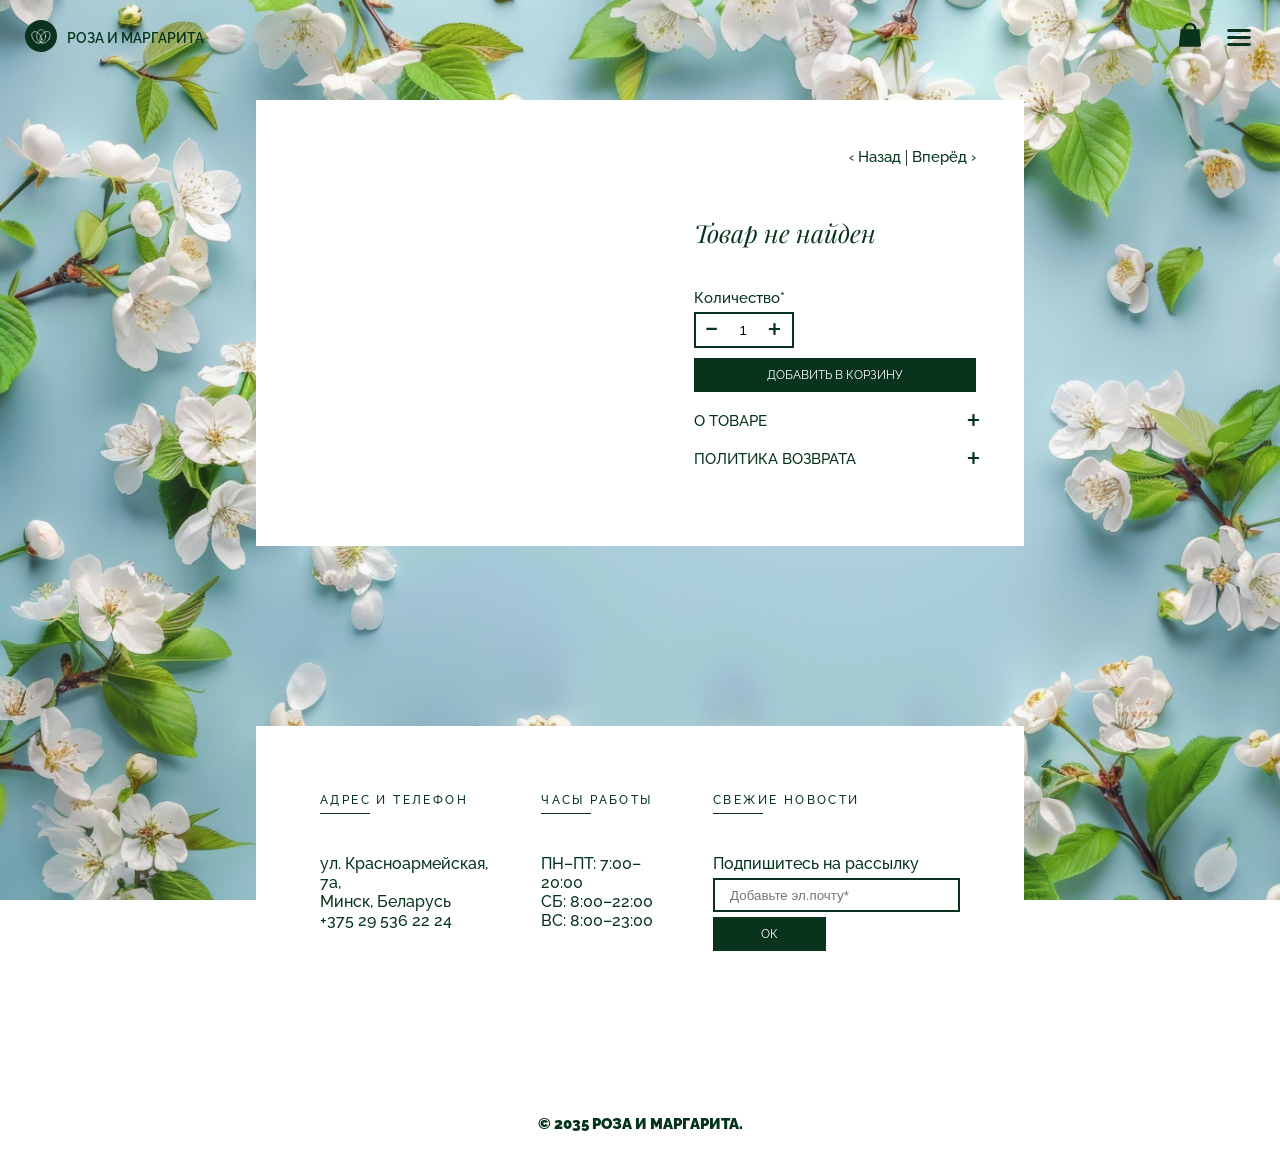
==== commit b83e0765: "final changes in final project" ====
--- a/item.html
+++ b/item.html
@@ -4,13 +4,14 @@
     <meta charset="UTF-8">
     <meta name="viewport" content="width=device-width, initial-scale=1">
 
+    <link rel="stylesheet" href="./css/base.css" type="text/css">
     <link rel="stylesheet" href="./css/item.css" type="text/css">
 
     <link rel="preconnect" href="https://fonts.googleapis.com">
     <link rel="preconnect" href="https://fonts.gstatic.com" crossorigin>
     <link href="https://fonts.googleapis.com/css2?family=Playfair+Display:ital,wght@0,400..900;1,400..900&family=Raleway:ital,wght@0,100..900;1,100..900&display=swap" rel="stylesheet">
 
-    <title>Заполнится из джаваскрипта :)</title>
+    <title>Название товара</title>
 </head>
 <body>
     <div class="wrapper">
@@ -41,7 +42,7 @@
                         </svg>
                     </div>
 
-                    <div class="menu" aria-label="Открыть меню">
+                    <div class="menu">
                         <div class="hamburger">
                             <div></div>
                             <div></div>
@@ -73,6 +74,8 @@
                         <div class="twoColsContent">
                             <div class="left_part">
                                 <img class="product_image" src="" alt="" />
+
+                                <!-- маленькие картинки под главным изображением-->
                                 <div class="item_imgs"></div>
                             </div>
 
@@ -111,13 +114,10 @@
                                     </section>
                                 </div>
 
-                                <!-- значок вотсапа ?-->
-
-                                <!-- маленькие картинки под главным изображением-->
                             </div>
                         </div>
 
-                        <p class="textInfo description">Это описание товара. Здесь вы можете рассказать о товаре подробнее: напишите о размерах, материалах, уходе и любых других важных моментах.</p>
+                        <p class="textInfo description"></p>
                     </div>
 
                 </div>
@@ -128,45 +128,46 @@
                     <div class="address_phone">
                         <p class="subtitle">адрес и телефон</p>
                         <p class="textInfo">
-                            ул. Арбат, 1а,<br>
-                            Москва, Россия<br>
-                            <a class="textInfo" title="Позвонить">+7 495 000-00-00</a>
+                            ул. Красноармейская, 7а,<br>
+                            Минск, Беларусь<br>
+                            <a class="textInfo" title="Позвонить">+375 29 536 22 24</a>
                         </p>
                     </div>
+
                     <div class="working_hours">
                         <p class="subtitle">часы работы</p>
                         <p class="textInfo">
-                            ПН–ПТ: 7:00–20:00<br>
-                            СБ: 8:00–22:00<br>
-                            ВС: 8:00–23:00
+                            ПН–ПТ: 7:00&ndash;20:00<br>
+                            СБ: 8:00&ndash;22:00<br>
+                            ВС: 8:00&ndash;23:00
                         </p>
                     </div>
 
                     <div class="news">
                         <p class="subtitle">свежие новости</p>
-                        <form method="" action="" class="formNews">
+                        <form method="POST" action="#" class="formNews" onsubmit="return signForNews(event)">
                             <label for="newsEmail" class="textInfo">Подпишитесь на рассылку</label><br>
                             <input id="newsEmail" type="email" placeholder="Добавьте эл.почту*"  required/>
-                            <button onclick="signForKnews()">ок</button>
+                            <button type="submit">ок</button>
                         </form>
                     </div>
 
                 </div>
                 <div class="copyright">
-                    <p class="textInfo">© 2035 РОЗА И МАРГАРИТА. Сайт создан на <a href="https://wix.com">Wix.com</a></p>
+                    <p class="textInfo">&copy; 2035 РОЗА И МАРГАРИТА.</p>
                 </div>
             </footer>
 
             <div class="overlay" id="menu_overlay" hidden></div>
 
             <nav class="offcanvas" id="site_menu" >
-            <div class="offcanvas_close" id="menu_close" aria-label="Закрыть меню">
+            <div class="offcanvas_close" id="menu_close">
                 <div></div>
                 <div></div>
             </div>
             <ul class="offcanvas_list">
                 <li><a class="offcanvas_link textInfo" href="index.html" title="Открыть главную страницу">главная</a></li>
-                <li><a class="offcanvas_link textInfo" href="#aboutUs" title="Открыть информацию о нас">о нас</a></li>
+                <li><a class="offcanvas_link textInfo" href="index.html#aboutUs" title="Открыть информацию о нас">о нас</a></li>
                 <li><a class="offcanvas_link textInfo" href="shop.html" title="Открыть магазин" target="_blank">магазин</a></li>
                 <li><a class="offcanvas_link textInfo" href="master_classes.html" title="Открыть страницу о мастер-классах" target="_blank">мастер-классы</a></li>
                 <li><a class="offcanvas_link textInfo" href="#contacts" title="Открыть информацию о адресе и телефоне">адрес и телефон</a></li>
--- a/css/base.css
+++ b/css/base.css
@@ -0,0 +1,426 @@
+* {
+  margin: 0;
+  padding: 0;
+  box-sizing: border-box;
+}
+
+p {
+  color: #06331c;
+}
+
+button {
+  background: #0a331e;
+  color: white;
+  padding: 10px 4em 10px 4em;
+  font-family: "Raleway", sans-serif;
+  font-optical-sizing: auto;
+  font-weight: 400;
+  border: none;
+  text-align: center;
+  text-transform: uppercase;
+  font-size: 12px;
+}
+
+button:hover {
+  background-color: black;
+}
+
+.container {
+  background: white;
+  padding: 3rem;
+}
+
+a.button_a {
+  display: inline-block;
+  background: #0a331e;
+  color: white;
+  padding: 10px 4em;
+  font-family: "Raleway", sans-serif;
+  font-optical-sizing: auto;
+  font-weight: 400;
+  font-style: normal;
+  text-transform: uppercase;
+  font-size: 12px;
+  text-decoration: none;
+  border: none;
+}
+
+a.button_a:hover {
+  background-color: black;
+}
+
+.subtitle {
+  position: relative;
+  display: inline-block;
+  color: #06331c;
+  font-family: "Raleway", sans-serif;
+  font-optical-sizing: auto;
+  font-weight: 500;
+  font-style: normal;
+  font-size: 12px;
+  letter-spacing: 0.2em;
+  text-transform: uppercase;
+}
+.subtitle:after {
+  content: "";
+  display: block;
+  width: 50px;
+  height: 1px;
+  background-color: #0a331e;
+  margin-top: 6px;
+}
+
+.sectionTitle {
+  color: #06331c;
+  font-family: "Playfair Display", serif;
+  font-optical-sizing: auto;
+  font-weight: 400;
+  font-style: italic;
+  padding: 20px 0 20px 0;
+  font-size: 25px;
+  text-decoration: none;
+  letter-spacing: normal;
+  text-transform: none;
+}
+
+.textInfo {
+  color: #06331c;
+  font-family: "Raleway", sans-serif;
+  font-optical-sizing: auto;
+  font-weight: 500;
+  font-style: normal;
+  font-size: 15px;
+  text-decoration: none;
+}
+
+.raleway-font {
+  font-family: "Raleway", sans-serif;
+  font-optical-sizing: auto;
+  font-weight: 400;
+  font-style: normal;
+}
+
+.playfair-display-font {
+  font-family: "Playfair Display", serif;
+  font-optical-sizing: auto;
+  font-weight: 400;
+  font-style: normal;
+}
+
+html, body {
+  overflow-y: auto;
+  scrollbar-width: none;
+}
+
+html::-webkit-scrollbar, body::-webkit-scrollbar {
+  display: none;
+}
+
+.wrapper {
+  background: url("../imgs/main_background.jpeg") repeat-y left top fixed;
+  background-size: cover;
+  min-height: 100vh;
+  width: 100%;
+}
+
+.wrapper2 {
+  width: 100%;
+}
+
+.container {
+  transition: 0.5s;
+}
+
+header {
+  position: fixed;
+  top: 0;
+  left: 0;
+  width: 100%;
+  display: flex;
+  justify-content: space-between;
+  align-items: center;
+  padding: 20px 25px 20px 25px;
+  overflow: hidden;
+}
+
+header .logo:hover, header .bag_icon, header .menu {
+  cursor: pointer;
+}
+header .header_left {
+  display: flex;
+  justify-content: space-between;
+  align-items: center;
+}
+header .header_left .logo {
+  width: 2em;
+  height: auto;
+  margin: 0 10px 0 0;
+}
+header .header_left .logo .Background {
+  fill: #0a331e;
+}
+header .header_left .logo .petal {
+  fill: none;
+  stroke: #0a331e;
+  stroke-linecap: round;
+}
+header .header_left a {
+  font-family: "Raleway", sans-serif;
+  font-optical-sizing: auto;
+  font-size: 14px;
+  font-weight: 600;
+  font-style: normal;
+  text-decoration: none;
+  text-transform: uppercase;
+  color: #06331c;
+  transition: 0.3s;
+}
+header .header_left a:hover {
+  color: white;
+}
+header .header_right {
+  display: flex;
+  justify-content: space-between;
+  align-items: center;
+}
+header .header_right .bag_icon {
+  width: 2em;
+  height: auto;
+}
+header .header_right .bag_icon .bag {
+  stroke: #0a331e;
+  stroke-linecap: round;
+}
+header .header_right .bag_icon .bag .bag_body {
+  fill: #0a331e;
+  stroke: none;
+}
+header .header_right .menu {
+  width: 2em;
+  height: 25px;
+  cursor: pointer;
+  position: relative;
+  margin: 3px 0 4px 17px;
+}
+header .header_right .menu .hamburger {
+  position: absolute;
+  top: 0;
+  left: 0;
+  right: 0;
+  transition: opacity 0.7s ease;
+}
+header .header_right .menu .hamburger div {
+  height: 3px;
+  border: #0a331e solid 1px;
+  border-radius: 5px;
+  background-color: #0a331e;
+  margin: 4px;
+}
+header .header_right .menu .hamburger {
+  opacity: 1;
+}
+header .header_right .menu.open .hamburger {
+  pointer-events: none;
+}
+
+.footer {
+  padding: 180px 0 0 0;
+}
+.footer .container {
+  width: 60%;
+  margin: auto;
+  display: flex;
+  justify-content: space-between;
+  gap: 35px;
+  padding: 4rem;
+  transition: 0.3s;
+}
+.footer .container .textInfo {
+  padding: 40px 0 0 0;
+  font-size: 16px;
+}
+.footer .container .news {
+  width: 40%;
+}
+.footer .container .news .formNews {
+  margin-top: 40px;
+}
+.footer .container .news .formNews input {
+  height: 2.58em;
+  border: #0a331e 2px solid;
+  width: 60%;
+  margin: 5px 0 5px 0;
+  padding: 5px 5px 5px 15px;
+}
+.footer .container .news .formNews input:hover {
+  border-width: 1px;
+}
+.footer .container .news .formNews button {
+  transition: 0.3s;
+}
+.footer .copyright {
+  padding: 100px 0 30px 0;
+  text-align: center;
+}
+.footer .copyright p {
+  font-weight: 900;
+}
+
+.menu_open {
+  overflow: hidden;
+}
+
+.overlay {
+  position: fixed;
+  inset: 0;
+  background: rgba(0, 0, 0, 0.45);
+  opacity: 0;
+  transition: opacity 0.3s ease;
+  pointer-events: none;
+  z-index: 1000;
+}
+.overlay.show {
+  opacity: 1;
+  pointer-events: auto;
+}
+
+.offcanvas {
+  position: fixed;
+  top: 0;
+  right: 0;
+  height: 100dvh;
+  width: 350px;
+  background: white;
+  transform: translateX(100%);
+  transition: transform 0.3s ease;
+  z-index: 1001;
+  padding: 24px;
+  display: flex;
+  align-items: center;
+  flex-direction: column;
+}
+.offcanvas .offcanvas_close {
+  position: absolute;
+  top: 25px;
+  right: 25px;
+  width: 32px;
+  height: 25px;
+  cursor: pointer;
+  z-index: 1010;
+}
+.offcanvas .offcanvas_close div {
+  height: 3px;
+  border: #0a331e solid 1px;
+  border-radius: 5px;
+  background-color: #0a331e;
+  margin: 4px;
+}
+.offcanvas .offcanvas_close div:first-child {
+  transform: translate(0px, 7px) rotate(45deg);
+}
+.offcanvas .offcanvas_close div:last-child {
+  transform: rotate(-45deg);
+}
+.offcanvas .offcanvas_list {
+  list-style: none;
+  margin: auto;
+  padding: 0;
+  display: grid;
+  gap: 40px;
+}
+.offcanvas .offcanvas_list li {
+  text-decoration: none;
+  font-size: 18px;
+  color: #06331c;
+  font-family: "Raleway", sans-serif;
+  font-optical-sizing: auto;
+  font-weight: 400;
+  font-style: normal;
+}
+.offcanvas .offcanvas_list li .offcanvas_link {
+  text-transform: uppercase;
+  opacity: 0;
+  transform: translateY(-20px);
+  transition: opacity 0.4s ease, transform 0.4s ease;
+}
+.offcanvas .offcanvas_list li .offcanvas_link:hover {
+  color: #adcfdb;
+}
+.offcanvas.open {
+  transform: translateX(0);
+}
+.offcanvas.open .offcanvas_list li .offcanvas_link {
+  opacity: 1;
+  transform: translateY(0);
+}
+.offcanvas.open .offcanvas_list li:nth-child(1) .offcanvas_link {
+  transition-delay: 0.1s;
+}
+.offcanvas.open .offcanvas_list li:nth-child(2) .offcanvas_link {
+  transition-delay: 0.2s;
+}
+.offcanvas.open .offcanvas_list li:nth-child(3) .offcanvas_link {
+  transition-delay: 0.3s;
+}
+.offcanvas.open .offcanvas_list li:nth-child(4) .offcanvas_link {
+  transition-delay: 0.4s;
+}
+.offcanvas.open .offcanvas_list li:nth-child(5) .offcanvas_link {
+  transition-delay: 0.5s;
+}
+
+@media only all and (max-width: 800px) {
+  .footer .container {
+    width: 85%;
+  }
+  .footer .container .news button {
+    padding: 10px 2em 10px 2em;
+  }
+  .offcanvas {
+    align-items: flex-end;
+  }
+  .offcanvas .offcanvas_list {
+    margin: 100px 0 0 0;
+    text-align: right;
+  }
+}
+@media only all and (max-width: 790px) {
+  .footer .container {
+    flex-direction: column;
+    align-items: flex-start;
+    justify-content: center;
+  }
+  .footer .container .news {
+    width: 100%;
+  }
+  .footer .container .news input {
+    width: 100% !important;
+  }
+  .footer .container .news button {
+    width: 100%;
+  }
+}
+@media only all and (min-width: 790px) and (max-width: 1023px) {
+  .footer .container {
+    width: 80%;
+  }
+}
+@media only all and (max-width: 1435px) {
+  .formNews {
+    width: 100%;
+  }
+  .formNews input {
+    width: 100% !important;
+  }
+}
+@media only all and (min-width: 2000px) {
+  .wrapper {
+    display: flex;
+  }
+  .wrapper2 {
+    width: 1650px;
+    margin: auto;
+  }
+}
+
+/*# sourceMappingURL=data:application/json;charset=utf-8,%7B%22version%22:3,%22sourceRoot%22:%22%22,%22sources%22:%5B%22file:///D:/Courses/html_css_js/Margo/html/FlowerShop/scss/base.scss%22,%22file:///D:/Courses/html_css_js/Margo/html/FlowerShop/scss/_variables.scss%22%5D,%22names%22:%5B%5D,%22mappings%22:%22AAEA;EACI;EACA;EACA;;;AAGJ;EACI,OCNS;;;ADSb;EACI,YCbS;EDcT,OCVe;EDWf;EACA,aCXS;EDYT;EACA;EACA;EACA;EACA;EACA;;;AAGJ;EACI;;;AAGJ;EACI;EACA;;;AAGJ;EACI;EACA,YCpCS;EDqCT,OCjCe;EDkCf;EACA,aClCS;EDmCT;EACA;EACA;EACA;EACA;EACA;EACA;;;AAGJ;EACI;;;AAGJ;EACI;EACA;EACA,OCrDS;EDsDT,aCpDS;EDqDT;EACA;EACA;EACA;EACA;EACA;;AAGA;EACI;EACA;EACA;EACA;EACA,kBCvEK;EDwEL;;;AAIR;EACI,OC1ES;ED2ET,aCxEW;EDyEX;EACA;EACA;EACA;EACA;EACA;EACA;EACA;;;AAGJ;EACI,OCvFS;EDwFT,aCtFS;EDuFT;EACA;EACA;EACA;EACA;;;AAIJ;EACI;EACA;EACA;EACA;;;AAGJ;EACI;EACA;EACA;EACA;;;AAGJ;EACI;EACA;;;AAGJ;EACI;;;AAGJ;EACI;EACA;EACA;EACA;;;AAGJ;EACI;;;AAGJ;EACI;;;AAGJ;EACI;EACA;EAAQ;EACR;EACA;EACA;EACA;EACA;EACA;;AAEA;EACI;;AAGJ;EACI;EACA;EAEA;;AAEA;EACI;EACA;EACA;;AAEA;EACI,MCpKH;;ADuKD;EACI;EACA,QCzKH;ED0KG;;AAMR;EACI,aC5KC;ED6KD;EACA;EACA;EACA;EACA;EACA;EACA,OCrLC;EDsLD;;AAGJ;EACI;;AAIR;EACI;EACA;EACA;;AAEA;EACI;EACA;;AAEA;EACI,QC3MH;ED4MG;;AACA;EACI,MC9MP;ED+MO;;AAKZ;EACI;EACA;EACA;EACA;EACA;;AAEA;EAEI;EACA;EAAQ;EAAS;EACjB;;AAGJ;EACI;EACA;EACA;EACA,kBCtOH;EDuOG;;AASJ;EAAY;;AAMR;EAEI;;;AAapB;EACI;;AAEA;EACI;EACA;EACA;EACA;EACA;EACA;EACA;;AAEA;EACI;EACA;;AAaJ;EACI;;AAEA;EACI;;AAEA;EACI;EACA;EACA;EACA;EACA;;AAGJ;EACI;;AAGJ;EACI;;AAOhB;EACI;EACA;;AAEA;EACI;;;AAKZ;EACI;;;AAGJ;EACI;EAAiB;EACjB;EACA;EAAY;EACZ;EACA;;AAEA;EACI;EACA;;;AAIR;EACI;EACA;EAAQ;EACR;EACA;EACA;EACA;EACA;EACA;EACA;EACA;EACA;EACA;;AAEA;EACI;EACA;EAAW;EACX;EACA;EACA;EACA;;AAEA;EACI;EACA;EACA;EACA,kBC/WC;EDgXD;;AAGJ;EAAkB;;AAClB;EAAkB;;AAItB;EACI;EACA;EACA;EACA;EACA;;AAEA;EACI;EACA;EACA,OC/XC;EDgYD,aC9XC;ED+XD;EACA;EACA;;AAGA;EACI;EACA;EACA;EACA;;AAIJ;EACI,OChZH;;ADuZT;EACI;;AAEA;EACI;EACA;;AAUA;EACI;;AADJ;EACI;;AADJ;EACI;;AADJ;EACI;;AADJ;EACI;;;AAMhB;EACI;IACI;;EAGI;IACI;;EAKZ;IACI;;EACA;IACI;IACA;;;AAKZ;EAEI;IACI;IACA;IACA;;EAEA;IACI;;EAEA;IACI;;EAGJ;IACI;;;AAQhB;EACI;IAAoB;;;AAGxB;EACI;IAAY;;EACZ;IAAiB;;;AAGrB;EACI;IAAU;;EACV;IAAY;IAAe%22,%22file%22:%22base.css%22%7D */
--- a/css/item.css
+++ b/css/item.css
@@ -1,418 +1,3 @@
-* {
-  margin: 0;
-  padding: 0;
-  box-sizing: border-box;
-}
-
-p {
-  color: #06331c;
-}
-
-button {
-  background: #0a331e;
-  color: white;
-  padding: 10px 4em 10px 4em;
-  font-family: "Raleway", sans-serif;
-  font-optical-sizing: auto;
-  font-weight: 400;
-  border: none;
-  text-align: center;
-  text-transform: uppercase;
-  font-size: 12px;
-}
-
-button:hover {
-  background-color: black;
-}
-
-.container {
-  background: white;
-  padding: 3rem;
-}
-
-a.button_a {
-  display: inline-block;
-  background: #0a331e;
-  color: white;
-  padding: 10px 4em;
-  font-family: "Raleway", sans-serif;
-  font-optical-sizing: auto;
-  font-weight: 400;
-  font-style: normal;
-  text-transform: uppercase;
-  font-size: 12px;
-  text-decoration: none;
-  border: none;
-}
-
-a.button_a:hover {
-  background-color: black;
-}
-
-.subtitle {
-  position: relative;
-  display: inline-block;
-  color: #06331c;
-  font-family: "Raleway", sans-serif;
-  font-optical-sizing: auto;
-  font-weight: 500;
-  font-style: normal;
-  font-size: 12px;
-  letter-spacing: 0.2em;
-  text-transform: uppercase;
-}
-.subtitle:after {
-  content: "";
-  display: block;
-  width: 50px;
-  height: 1px;
-  background-color: #0a331e;
-  margin-top: 6px;
-}
-
-.sectionTitle {
-  color: #06331c;
-  font-family: "Playfair Display", serif;
-  font-optical-sizing: auto;
-  font-weight: 400;
-  font-style: italic;
-  padding: 20px 0 20px 0;
-  font-size: 25px;
-  text-decoration: none;
-  letter-spacing: normal;
-  text-transform: none;
-}
-
-.textInfo {
-  color: #06331c;
-  font-family: "Raleway", sans-serif;
-  font-optical-sizing: auto;
-  font-weight: 500;
-  font-style: normal;
-  font-size: 15px;
-  text-decoration: none;
-}
-
-.raleway-font {
-  font-family: "Raleway", sans-serif;
-  font-optical-sizing: auto;
-  font-weight: 400;
-  font-style: normal;
-}
-
-.playfair-display-font {
-  font-family: "Playfair Display", serif;
-  font-optical-sizing: auto;
-  font-weight: 400;
-  font-style: normal;
-}
-
-html, body {
-  overflow-y: auto;
-  scrollbar-width: none;
-}
-
-html::-webkit-scrollbar, body::-webkit-scrollbar {
-  display: none;
-}
-
-.wrapper {
-  background: url("../imgs/main_background.jpeg") repeat-y left top fixed;
-  background-size: cover;
-  min-height: 100vh;
-  width: 100%;
-}
-
-.wrapper2 {
-  width: 100%;
-}
-
-.container {
-  transition: 0.5s;
-}
-
-header {
-  position: fixed;
-  top: 0;
-  left: 0;
-  width: 100%;
-  display: flex;
-  justify-content: space-between;
-  align-items: center;
-  padding: 20px 25px 20px 25px;
-  overflow: hidden;
-}
-header .logo:hover, header .bag_icon, header .menu {
-  cursor: pointer;
-}
-header .header_left {
-  display: flex;
-  justify-content: space-between;
-  align-items: center;
-}
-header .header_left .logo {
-  width: 2em;
-  height: auto;
-  margin: 0 10px 0 0;
-}
-header .header_left .logo .Background {
-  fill: #0a331e;
-}
-header .header_left .logo .petal {
-  fill: none;
-  stroke: #0a331e;
-  stroke-linecap: round;
-}
-header .header_left a {
-  font-family: "Raleway", sans-serif;
-  font-optical-sizing: auto;
-  font-size: 14px;
-  font-weight: 600;
-  font-style: normal;
-  text-decoration: none;
-  text-transform: uppercase;
-  color: #06331c;
-  transition: 0.3s;
-}
-header .header_left a:hover {
-  color: white;
-}
-header .header_right {
-  display: flex;
-  justify-content: space-between;
-  align-items: center;
-}
-header .header_right .bag_icon {
-  width: 2em;
-  height: auto;
-}
-header .header_right .bag_icon .bag {
-  stroke: #0a331e;
-  stroke-linecap: round;
-}
-header .header_right .bag_icon .bag .bag_body {
-  fill: #0a331e;
-  stroke: none;
-}
-header .header_right .menu {
-  width: 2em;
-  height: 25px;
-  cursor: pointer;
-  position: relative;
-  margin: 3px 0 4px 17px;
-}
-header .header_right .menu .hamburger {
-  position: absolute;
-  top: 0;
-  left: 0;
-  right: 0;
-  transition: opacity 0.7s ease;
-}
-header .header_right .menu .hamburger div {
-  height: 3px;
-  border: #0a331e solid 1px;
-  border-radius: 5px;
-  background-color: #0a331e;
-  margin: 4px;
-}
-header .header_right .menu .hamburger {
-  opacity: 1;
-}
-header .header_right .menu.open .hamburger {
-  pointer-events: none;
-}
-
-.footer {
-  padding: 180px 0 0 0;
-}
-.footer .container {
-  width: 60%;
-  margin: auto;
-  display: flex;
-  justify-content: space-between;
-  gap: 35px;
-  padding: 4rem;
-  transition: 0.3s;
-}
-.footer .container .textInfo {
-  padding: 40px 0 0 0;
-  font-size: 16px;
-}
-.footer .container .news {
-  width: 40%;
-}
-.footer .container .news .formNews {
-  margin-top: 40px;
-}
-.footer .container .news .formNews input {
-  height: 2.58em;
-  border: #0a331e 2px solid;
-  width: 60%;
-  margin: 5px 0 5px 0;
-  padding: 5px 5px 5px 15px;
-}
-.footer .container .news .formNews input:hover {
-  border-width: 1px;
-}
-.footer .container .news .formNews button {
-  transition: 0.3s;
-}
-.footer .copyright {
-  padding: 100px 0 30px 0;
-  text-align: center;
-  font-weight: 900;
-}
-.menu_open {
-  overflow: hidden;
-}
-
-.overlay {
-  position: fixed;
-  inset: 0;
-  background: rgba(0, 0, 0, 0.45);
-  opacity: 0;
-  transition: opacity 0.3s ease;
-  pointer-events: none;
-  z-index: 1000;
-}
-.overlay.show {
-  opacity: 1;
-  pointer-events: auto;
-}
-
-.offcanvas {
-  position: fixed;
-  top: 0;
-  right: 0;
-  height: 100dvh;
-  width: 350px;
-  background: white;
-  transform: translateX(100%);
-  transition: transform 0.3s ease;
-  z-index: 1001;
-  padding: 24px;
-  display: flex;
-  align-items: center;
-  flex-direction: column;
-}
-.offcanvas .offcanvas_close {
-  position: absolute;
-  top: 25px;
-  right: 25px;
-  width: 32px;
-  height: 25px;
-  cursor: pointer;
-  z-index: 1010;
-}
-.offcanvas .offcanvas_close div {
-  height: 3px;
-  border: #0a331e solid 1px;
-  border-radius: 5px;
-  background-color: #0a331e;
-  margin: 4px;
-}
-.offcanvas .offcanvas_close div:first-child {
-  transform: translate(0px, 7px) rotate(45deg);
-}
-.offcanvas .offcanvas_close div:last-child {
-  transform: rotate(-45deg);
-}
-.offcanvas .offcanvas_list {
-  list-style: none;
-  margin: auto;
-  padding: 0;
-  display: grid;
-  gap: 40px;
-}
-.offcanvas .offcanvas_list li {
-  text-decoration: none;
-  font-size: 18px;
-  color: #06331c;
-  font-family: "Raleway", sans-serif;
-  font-optical-sizing: auto;
-  font-weight: 400;
-  font-style: normal;
-}
-.offcanvas .offcanvas_list li .offcanvas_link {
-  text-transform: uppercase;
-  opacity: 0;
-  transform: translateY(-20px);
-  transition: opacity 0.4s ease, transform 0.4s ease;
-}
-.offcanvas .offcanvas_list li .offcanvas_link:hover {
-  color: #adcfdb;
-}
-.offcanvas.open {
-  transform: translateX(0);
-}
-.offcanvas.open .offcanvas_list li .offcanvas_link {
-  opacity: 1;
-  transform: translateY(0);
-}
-.offcanvas.open .offcanvas_list li:nth-child(1) .offcanvas_link {
-  transition-delay: 0.1s;
-}
-.offcanvas.open .offcanvas_list li:nth-child(2) .offcanvas_link {
-  transition-delay: 0.2s;
-}
-.offcanvas.open .offcanvas_list li:nth-child(3) .offcanvas_link {
-  transition-delay: 0.3s;
-}
-.offcanvas.open .offcanvas_list li:nth-child(4) .offcanvas_link {
-  transition-delay: 0.4s;
-}
-.offcanvas.open .offcanvas_list li:nth-child(5) .offcanvas_link {
-  transition-delay: 0.5s;
-}
-
-@media only all and (max-width: 800px) {
-  .footer .container {
-    width: 85%;
-  }
-  .footer .container .news button {
-    padding: 10px 2em 10px 2em;
-  }
-  .offcanvas {
-    align-items: flex-end;
-  }
-  .offcanvas .offcanvas_list {
-    margin: 100px 0 0 0;
-    text-align: right;
-  }
-}
-@media only all and (max-width: 790px) {
-  .footer .container {
-    flex-direction: column;
-    align-items: flex-start;
-    justify-content: center;
-  }
-  .footer .container .news {
-    width: 100%;
-  }
-  .footer .container .news input {
-    width: 100% !important;
-  }
-  .footer .container .news button {
-    width: 100%;
-  }
-}
-@media only all and (max-width: 1435px) {
-  .formNews {
-    width: 100%;
-  }
-  .formNews input {
-    width: 100% !important;
-  }
-}
-@media only all and (min-width: 2000px) {
-  .wrapper {
-    display: flex;
-  }
-  .wrapper2 {
-    width: 1650px;
-    margin: auto;
-  }
-}
 .product_info {
   padding: 100px 0 0 0;
 }
@@ -526,6 +111,13 @@
   .container {
     width: 90% !important;
   }
+  .container .items_control {
+    flex-direction: column-reverse;
+  }
+  .container .items_control .prev_next {
+    text-align: right;
+    margin-bottom: 30px;
+  }
   .twoColsContent {
     flex-direction: column;
   }
@@ -540,5 +132,3 @@
     padding-bottom: 5px;
   }
 }
-
-/*# sourceMappingURL=data:application/json;charset=utf-8,%7B%22version%22:3,%22sourceRoot%22:%22%22,%22sources%22:%5B%22file:///D:/Courses/html_css_js/Margo/html/FlowerShop/scss/_base.scss%22,%22file:///D:/Courses/html_css_js/Margo/html/FlowerShop/scss/_variables.scss%22,%22file:///D:/Courses/html_css_js/Margo/html/FlowerShop/scss/item.scss%22%5D,%22names%22:%5B%5D,%22mappings%22:%22AAEA;EACI;EACA;EACA;;;AAGJ;EACI,OCNS;;;ADSb;EACI,YCbS;EDcT,OCVe;EDWf;EACA,aCXS;EDYT;EACA;EACA;EACA;EACA;EACA;;;AAGJ;EACI;;;AAGJ;EACI;EACA;;;AAGJ;EACI;EACA,YCpCS;EDqCT,OCjCe;EDkCf;EACA,aClCS;EDmCT;EACA;EACA;EACA;EACA;EACA;EACA;;;AAGJ;EACI;;;AAGJ;EACI;EACA;EACA,OCrDS;EDsDT,aCpDS;EDqDT;EACA;EACA;EACA;EACA;EACA;;AAGA;EACI;EACA;EACA;EACA;EACA,kBCvEK;EDwEL;;;AAIR;EACI,OC1ES;ED2ET,aCxEW;EDyEX;EACA;EACA;EACA;EACA;EACA;EACA;EACA;;;AAGJ;EACI,OCvFS;EDwFT,aCtFS;EDuFT;EACA;EACA;EACA;EACA;;;AAIJ;EACI;EACA;EACA;EACA;;;AAGJ;EACI;EACA;EACA;EACA;;;AAGJ;EACI;EACA;;;AAGJ;EACI;;;AAGJ;EACI;EACA;EACA;EACA;;;AAGJ;EACI;;;AAGJ;EACI;;;AAGJ;EACI;EACA;EAAQ;EACR;EACA;EACA;EACA;EACA;EACA;;AAEA;EACI;;AAGJ;EACI;EACA;EAEA;;AAEA;EACI;EACA;EACA;;AAEA;EACI,MCpKH;;ADuKD;EACI;EACA,QCzKH;ED0KG;;AAMR;EACI,aC5KC;ED6KD;EACA;EACA;EACA;EACA;EACA;EACA,OCrLC;EDsLD;;AAGJ;EACI;;AAIR;EACI;EACA;EACA;;AAEA;EACI;EACA;;AAEA;EACI,QC3MH;ED4MG;;AACA;EACI,MC9MP;ED+MO;;AAKZ;EACI;EACA;EACA;EACA;EACA;;AAEA;EAEI;EACA;EAAQ;EAAS;EACjB;;AAGJ;EACI;EACA;EACA;EACA,kBCtOH;EDuOG;;AASJ;EAAY;;AAMR;EAEI;;;AAapB;EACI;;AAEA;EACI;EACA;EACA;EACA;EACA;EACA;EACA;;AAEA;EACI;EACA;;AAaJ;EACI;;AAEA;EACI;;AAEA;EACI;EACA;EACA;EACA;EACA;;AAGJ;EACI;;AAGJ;EACI;;AAOhB;EACI;EACA;EACA;;AAQR;EACI;;;AAGJ;EACI;EAAiB;EACjB;EACA;EAAY;EACZ;EACA;;AAEA;EACI;EACA;;;AAIR;EACI;EACA;EAAQ;EACR;EACA;EACA;EACA;EACA;EACA;EACA;EACA;EACA;EACA;;AAEA;EACI;EACA;EAAW;EACX;EACA;EACA;EACA;;AAEA;EACI;EACA;EACA;EACA,kBChXC;EDiXD;;AAGJ;EAAkB;;AAClB;EAAkB;;AAItB;EACI;EACA;EACA;EACA;EACA;;AAEA;EACI;EACA;EACA,OChYC;EDiYD,aC/XC;EDgYD;EACA;EACA;;AAGA;EACI;EACA;EACA;EACA;;AAIJ;EACI,OCjZH;;ADwZT;EACI;;AAEA;EACI;EACA;;AAUA;EACI;;AADJ;EACI;;AADJ;EACI;;AADJ;EACI;;AADJ;EACI;;;AAMhB;EACI;IACI;;EAGI;IACI;;EAKZ;IACI;;EACA;IACI;IACA;;;AAKZ;EAEI;IACI;IACA;IACA;;EAEA;IACI;;EAEA;IACI;;EAGJ;IACI;;;AAYhB;EACI;IAAY;;EACZ;IAAiB;;;AAGrB;EACI;IAAU;;EACV;IAAY;IAAe;;;AEne/B;EACI;;AACA;EACI;EACA;EACA;EACA;;AAGA;EACI;EACA;EACA;;AAGJ;EACI;EACA;;AAEA;EACI;EACA;EACA;;AAEA;EACI;;AACA;EAEI;;AAIJ;EACI;;AAEA;EACI;EACA;;AAMZ;EACI;EACA;;AAEA;EAAgB;;AAGhB;EAAQ;;AAER;EACI;EACA;EACA;EAEA;EACA;;AAGA;EACI;EACA;EACA;EACA;;AAGJ;EACI;;AAGJ;EACI;EACA,OD1Ef;EC4Ee;EACA;EACA;EACA;EACA;EACA;;AAIA;EAEI;EAEA;EACA;;AAQR;EACI;;AAGJ;EACI;;AAQR;EACI;EACA;EACA;EACA;;AAUI;EACI;EACA,OD/HnB;ECgImB;EACA;EACA;EACA;EACA;;AAGA;EACI;EAEA;;AASJ;EACI;;AASxB;EACI;;;AAehB;EACI;IAAY;;EACZ;IACI;;EAEA;IAAY;;EAEZ;IAAc;IAAwB;;EAEtC;IAAiB%22,%22file%22:%22item.css%22%7D */
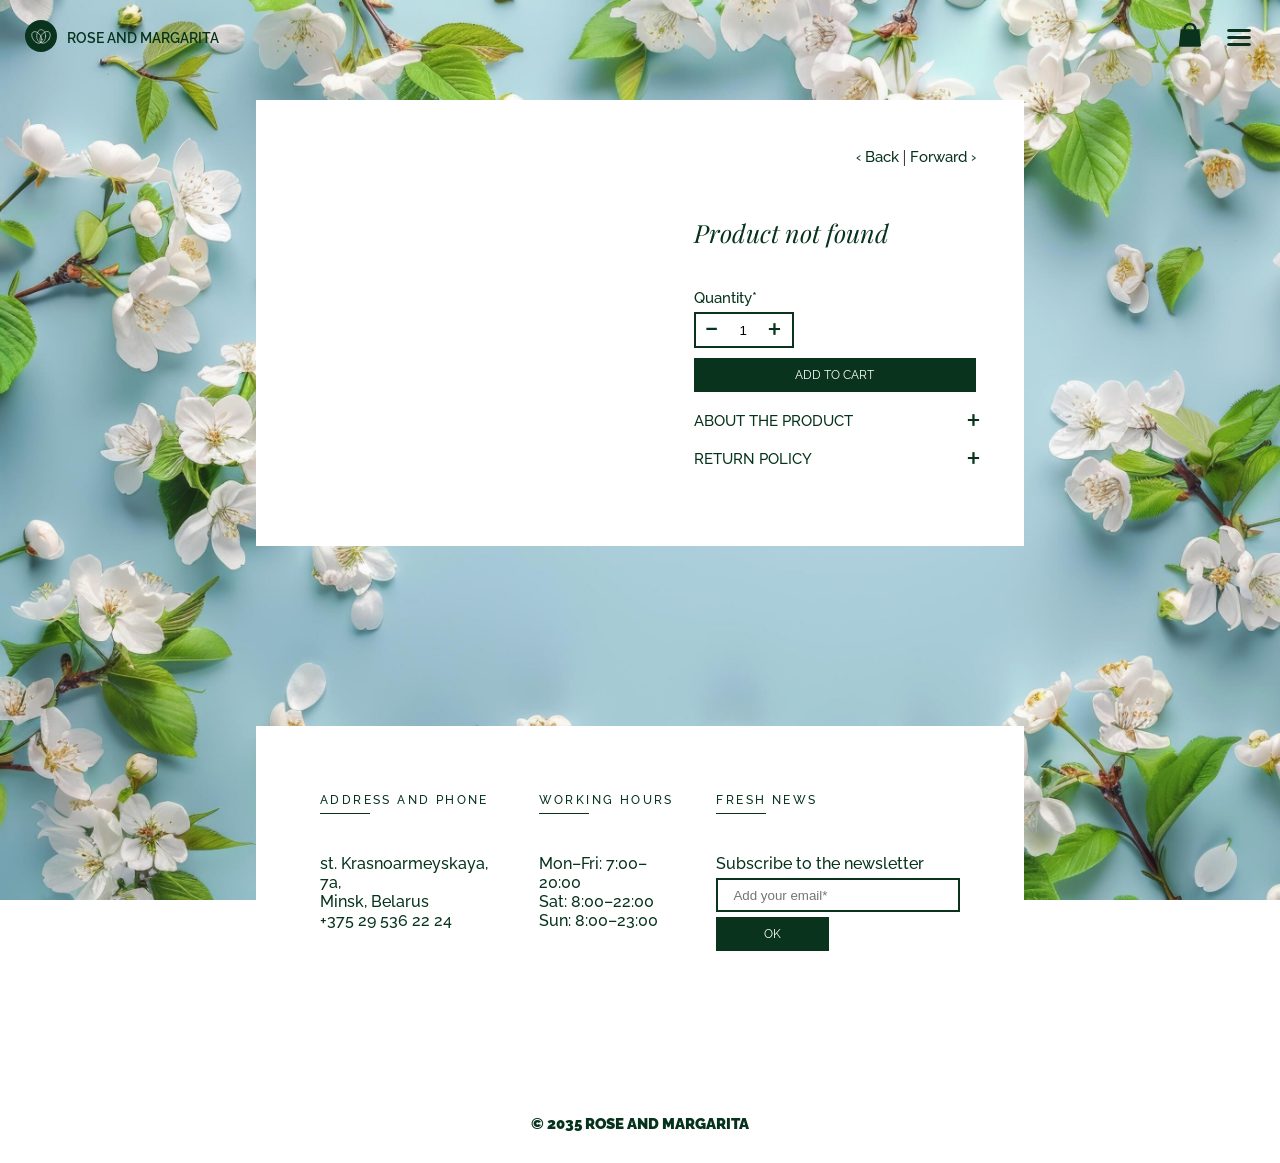
==== commit 10c06004: "translated to english and added readme" ====
--- a/item.html
+++ b/item.html
@@ -11,7 +11,7 @@
     <link rel="preconnect" href="https://fonts.gstatic.com" crossorigin>
     <link href="https://fonts.googleapis.com/css2?family=Playfair+Display:ital,wght@0,400..900;1,400..900&family=Raleway:ital,wght@0,100..900;1,100..900&display=swap" rel="stylesheet">
 
-    <title>Название товара</title>
+    <title>Product name</title>
 </head>
 <body>
     <div class="wrapper">
@@ -32,7 +32,7 @@
 
 
                     </div>
-                    <a href="index.html" title="На главную">Роза и Маргарита</a>
+                    <a href="index.html" title="Open main page">Rose and Margarita</a>
                 </div>
                 <div class="header_right">
                     <div class="bag_icon">
@@ -48,10 +48,6 @@
                             <div></div>
                             <div></div>
                         </div>
-                        <!--                    <div class="close" >-->
-                        <!--                        <div></div>-->
-                        <!--                        <div></div>-->
-                        <!--                    </div>-->
                     </div>
                 </div>
             </header>
@@ -59,13 +55,11 @@
             <section class="product_info">
                 <div class="container">
                     <div class="items_control">
-                    <!-- путь к странице, например Главная/Ваш товар -->
                         <nav class="breadcrumbs"></nav>
-                        <!-- навигация вперед назад -->
                         <div class="prev_next">
-                            <a class="textInfo navEl" id="prev" href="#" title="Перейти к предыдущему товару">‹ Назад</a>
+                            <a class="textInfo navEl" id="prev" href="#" title="Go to the previous product">‹ Back</a>
                             <span class="sep"> | </span>
-                            <a class="textInfo navEl" id="next" href="#" title="Перейти к следующему товару">Вперёд ›</a>
+                            <a class="textInfo navEl" id="next" href="#" title="Go to the next product">Forward ›</a>
                         </div>
 
                     </div>
@@ -75,41 +69,38 @@
                             <div class="left_part">
                                 <img class="product_image" src="" alt="" />
 
-                                <!-- маленькие картинки под главным изображением-->
                                 <div class="item_imgs"></div>
                             </div>
 
                             <div class="right_part">
                                 <p class="sectionTitle"></p>
                                 <p class="textInfo cost"></p>
-                                <label class="textInfo" for="qty_input">Количество*</label>
+                                <label class="textInfo" for="qty_input">Quantity*</label>
 
-                                <!-- вот эта штука с переключением количества-->
                                 <div class="qty">
                                     <button class="qty_minus" type="button"><span>-</span></button>
                                     <input id="qty_input" class="qty_input" type="text" min="1" value="1" inputmode="numeric"/>
                                     <button class="qty_plus" type="button"><span>+</span></button>
                                 </div>
 
-                                <a class="button_a">Добавить в корзину</a>
+                                <a class="button_a">Add to Cart</a>
 
-                                <!-- две штуки с инфо о товаре и политикой возврата-->
                                 <div class="accordions">
                                     <section class="accordion">
                                         <button class="accordion_toggle" type="button">
-                                            <span class="textInfo toggle_name">о товаре</span><span class="sign">+</span>
+                                            <span class="textInfo toggle_name">about the product</span><span class="sign">+</span>
                                         </button>
                                         <div class="accordion_panel" hidden>
-                                            <p class="textInfo">Это информация о товаре. Расскажите подробно, что он из себя представляет, и перечислите всю необходимую информацию: размеры, материалы, инструкции по уходу и т. д. Это также хорошая возможность сообщить, в чем особенность вашей продукции и какую выгоду покупатели получат в итоге. Подробные сведения о товаре помогут вашим посетителям определиться с покупкой.</p>
+                                            <p class="textInfo">This is information about the product. Tell your customers in detail what it is and list all the necessary information: sizes, materials, care instructions, etc. This is also a good opportunity to inform them about the unique features of your product and the benefits they will get. Detailed product information will help your visitors make a purchase decision.</p>
                                         </div>
                                     </section>
 
                                     <section class="accordion">
                                         <button class="accordion_toggle" type="button">
-                                            <span class="textInfo toggle_name">политика возврата</span><span class="sign">+</span>
+                                            <span class="textInfo toggle_name">return policy</span><span class="sign">+</span>
                                         </button>
                                         <div class="accordion_panel" hidden>
-                                            <p class="textInfo">Это правила и условия возврата товара и денег. Расскажите посетителям, что нужно сделать, если они захотят вернуть товар и получить назад свои деньги. Четкая и ясная политика возврата — это хороший способ построить доверительные отношения с клиентами.</p>
+                                            <p class="textInfo">This is the return policy for the product. Explain to your customers what they need to do if they want to return the item and get their money back. A clear and concise return policy is a good way to build trust with your customers.</p>
                                         </div>
                                     </section>
                                 </div>
@@ -126,35 +117,35 @@
             <footer class="footer">
                 <div id="contacts" class="container">
                     <div class="address_phone">
-                        <p class="subtitle">адрес и телефон</p>
+                        <p class="subtitle">address and phone</p>
                         <p class="textInfo">
-                            ул. Красноармейская, 7а,<br>
-                            Минск, Беларусь<br>
-                            <a class="textInfo" title="Позвонить">+375 29 536 22 24</a>
+                            st. Krasnoarmeyskaya, 7a,<br>
+                            Minsk, Belarus<br>
+                            <a class="textInfo" title="Call">+375 29 536 22 24</a>
                         </p>
                     </div>
 
                     <div class="working_hours">
-                        <p class="subtitle">часы работы</p>
+                        <p class="subtitle">working hours</p>
                         <p class="textInfo">
-                            ПН–ПТ: 7:00&ndash;20:00<br>
-                            СБ: 8:00&ndash;22:00<br>
-                            ВС: 8:00&ndash;23:00
+                            Mon–Fri: 7:00&ndash;20:00<br>
+                            Sat: 8:00&ndash;22:00<br>
+                            Sun: 8:00&ndash;23:00
                         </p>
                     </div>
 
                     <div class="news">
-                        <p class="subtitle">свежие новости</p>
+                        <p class="subtitle">fresh news</p>
                         <form method="POST" action="#" class="formNews" onsubmit="return signForNews(event)">
-                            <label for="newsEmail" class="textInfo">Подпишитесь на рассылку</label><br>
-                            <input id="newsEmail" type="email" placeholder="Добавьте эл.почту*"  required/>
-                            <button type="submit">ок</button>
+                            <label for="newsEmail" class="textInfo">Subscribe to the newsletter</label><br>
+                            <input id="newsEmail" type="email" placeholder="Add your email*"  required/>
+                            <button type="submit">ok</button>
                         </form>
                     </div>
 
                 </div>
                 <div class="copyright">
-                    <p class="textInfo">&copy; 2035 РОЗА И МАРГАРИТА.</p>
+                    <p class="textInfo">&copy; 2035 ROSE AND MARGARITA</p>
                 </div>
             </footer>
 
@@ -166,11 +157,11 @@
                 <div></div>
             </div>
             <ul class="offcanvas_list">
-                <li><a class="offcanvas_link textInfo" href="index.html" title="Открыть главную страницу">главная</a></li>
-                <li><a class="offcanvas_link textInfo" href="index.html#aboutUs" title="Открыть информацию о нас">о нас</a></li>
-                <li><a class="offcanvas_link textInfo" href="shop.html" title="Открыть магазин" target="_blank">магазин</a></li>
-                <li><a class="offcanvas_link textInfo" href="master_classes.html" title="Открыть страницу о мастер-классах" target="_blank">мастер-классы</a></li>
-                <li><a class="offcanvas_link textInfo" href="#contacts" title="Открыть информацию о адресе и телефоне">адрес и телефон</a></li>
+                <li><a class="offcanvas_link textInfo" href="index.html" title="Open main page">main</a></li>
+                <li><a class="offcanvas_link textInfo" href="index.html#aboutUs" title="Open information about us">about us</a></li>
+                <li><a class="offcanvas_link textInfo" href="shop.html" title="Open shop" target="_blank">shop</a></li>
+                <li><a class="offcanvas_link textInfo" href="master_classes.html" title="Open page about master classes" target="_blank">master classes</a></li>
+                <li><a class="offcanvas_link textInfo" href="#contacts" title="Open information about address and phone">address and phone</a></li>
             </ul>
         </nav>
         </div>
--- a/css/base.css
+++ b/css/base.css
@@ -142,7 +142,6 @@
   padding: 20px 25px 20px 25px;
   overflow: hidden;
 }
-
 header .logo:hover, header .bag_icon, header .menu {
   cursor: pointer;
 }
@@ -422,5 +421,3 @@
     margin: auto;
   }
 }
-
-/*# sourceMappingURL=data:application/json;charset=utf-8,%7B%22version%22:3,%22sourceRoot%22:%22%22,%22sources%22:%5B%22file:///D:/Courses/html_css_js/Margo/html/FlowerShop/scss/base.scss%22,%22file:///D:/Courses/html_css_js/Margo/html/FlowerShop/scss/_variables.scss%22%5D,%22names%22:%5B%5D,%22mappings%22:%22AAEA;EACI;EACA;EACA;;;AAGJ;EACI,OCNS;;;ADSb;EACI,YCbS;EDcT,OCVe;EDWf;EACA,aCXS;EDYT;EACA;EACA;EACA;EACA;EACA;;;AAGJ;EACI;;;AAGJ;EACI;EACA;;;AAGJ;EACI;EACA,YCpCS;EDqCT,OCjCe;EDkCf;EACA,aClCS;EDmCT;EACA;EACA;EACA;EACA;EACA;EACA;;;AAGJ;EACI;;;AAGJ;EACI;EACA;EACA,OCrDS;EDsDT,aCpDS;EDqDT;EACA;EACA;EACA;EACA;EACA;;AAGA;EACI;EACA;EACA;EACA;EACA,kBCvEK;EDwEL;;;AAIR;EACI,OC1ES;ED2ET,aCxEW;EDyEX;EACA;EACA;EACA;EACA;EACA;EACA;EACA;;;AAGJ;EACI,OCvFS;EDwFT,aCtFS;EDuFT;EACA;EACA;EACA;EACA;;;AAIJ;EACI;EACA;EACA;EACA;;;AAGJ;EACI;EACA;EACA;EACA;;;AAGJ;EACI;EACA;;;AAGJ;EACI;;;AAGJ;EACI;EACA;EACA;EACA;;;AAGJ;EACI;;;AAGJ;EACI;;;AAGJ;EACI;EACA;EAAQ;EACR;EACA;EACA;EACA;EACA;EACA;;AAEA;EACI;;AAGJ;EACI;EACA;EAEA;;AAEA;EACI;EACA;EACA;;AAEA;EACI,MCpKH;;ADuKD;EACI;EACA,QCzKH;ED0KG;;AAMR;EACI,aC5KC;ED6KD;EACA;EACA;EACA;EACA;EACA;EACA,OCrLC;EDsLD;;AAGJ;EACI;;AAIR;EACI;EACA;EACA;;AAEA;EACI;EACA;;AAEA;EACI,QC3MH;ED4MG;;AACA;EACI,MC9MP;ED+MO;;AAKZ;EACI;EACA;EACA;EACA;EACA;;AAEA;EAEI;EACA;EAAQ;EAAS;EACjB;;AAGJ;EACI;EACA;EACA;EACA,kBCtOH;EDuOG;;AASJ;EAAY;;AAMR;EAEI;;;AAapB;EACI;;AAEA;EACI;EACA;EACA;EACA;EACA;EACA;EACA;;AAEA;EACI;EACA;;AAaJ;EACI;;AAEA;EACI;;AAEA;EACI;EACA;EACA;EACA;EACA;;AAGJ;EACI;;AAGJ;EACI;;AAOhB;EACI;EACA;;AAEA;EACI;;;AAKZ;EACI;;;AAGJ;EACI;EAAiB;EACjB;EACA;EAAY;EACZ;EACA;;AAEA;EACI;EACA;;;AAIR;EACI;EACA;EAAQ;EACR;EACA;EACA;EACA;EACA;EACA;EACA;EACA;EACA;EACA;;AAEA;EACI;EACA;EAAW;EACX;EACA;EACA;EACA;;AAEA;EACI;EACA;EACA;EACA,kBC/WC;EDgXD;;AAGJ;EAAkB;;AAClB;EAAkB;;AAItB;EACI;EACA;EACA;EACA;EACA;;AAEA;EACI;EACA;EACA,OC/XC;EDgYD,aC9XC;ED+XD;EACA;EACA;;AAGA;EACI;EACA;EACA;EACA;;AAIJ;EACI,OChZH;;ADuZT;EACI;;AAEA;EACI;EACA;;AAUA;EACI;;AADJ;EACI;;AADJ;EACI;;AADJ;EACI;;AADJ;EACI;;;AAMhB;EACI;IACI;;EAGI;IACI;;EAKZ;IACI;;EACA;IACI;IACA;;;AAKZ;EAEI;IACI;IACA;IACA;;EAEA;IACI;;EAEA;IACI;;EAGJ;IACI;;;AAQhB;EACI;IAAoB;;;AAGxB;EACI;IAAY;;EACZ;IAAiB;;;AAGrB;EACI;IAAU;;EACV;IAAY;IAAe%22,%22file%22:%22base.css%22%7D */
--- a/css/item.css
+++ b/css/item.css
@@ -29,6 +29,7 @@
 }
 .product_info .container .item_content .twoColsContent .left_part .item_imgs {
   height: 50px;
+  margin-bottom: 15px;
 }
 .product_info .container .item_content .twoColsContent .left_part .item_imgs .item_img {
   width: 50px;
@@ -103,9 +104,6 @@
 .product_info .container .item_content .twoColsContent .right_part .accordions .accordion .accordion_panel p {
   font-size: 12px;
 }
-.product_info .container .item_content p.description {
-  clear: both;
-}
 
 @media only all and (max-width: 790px) {
   .container {
